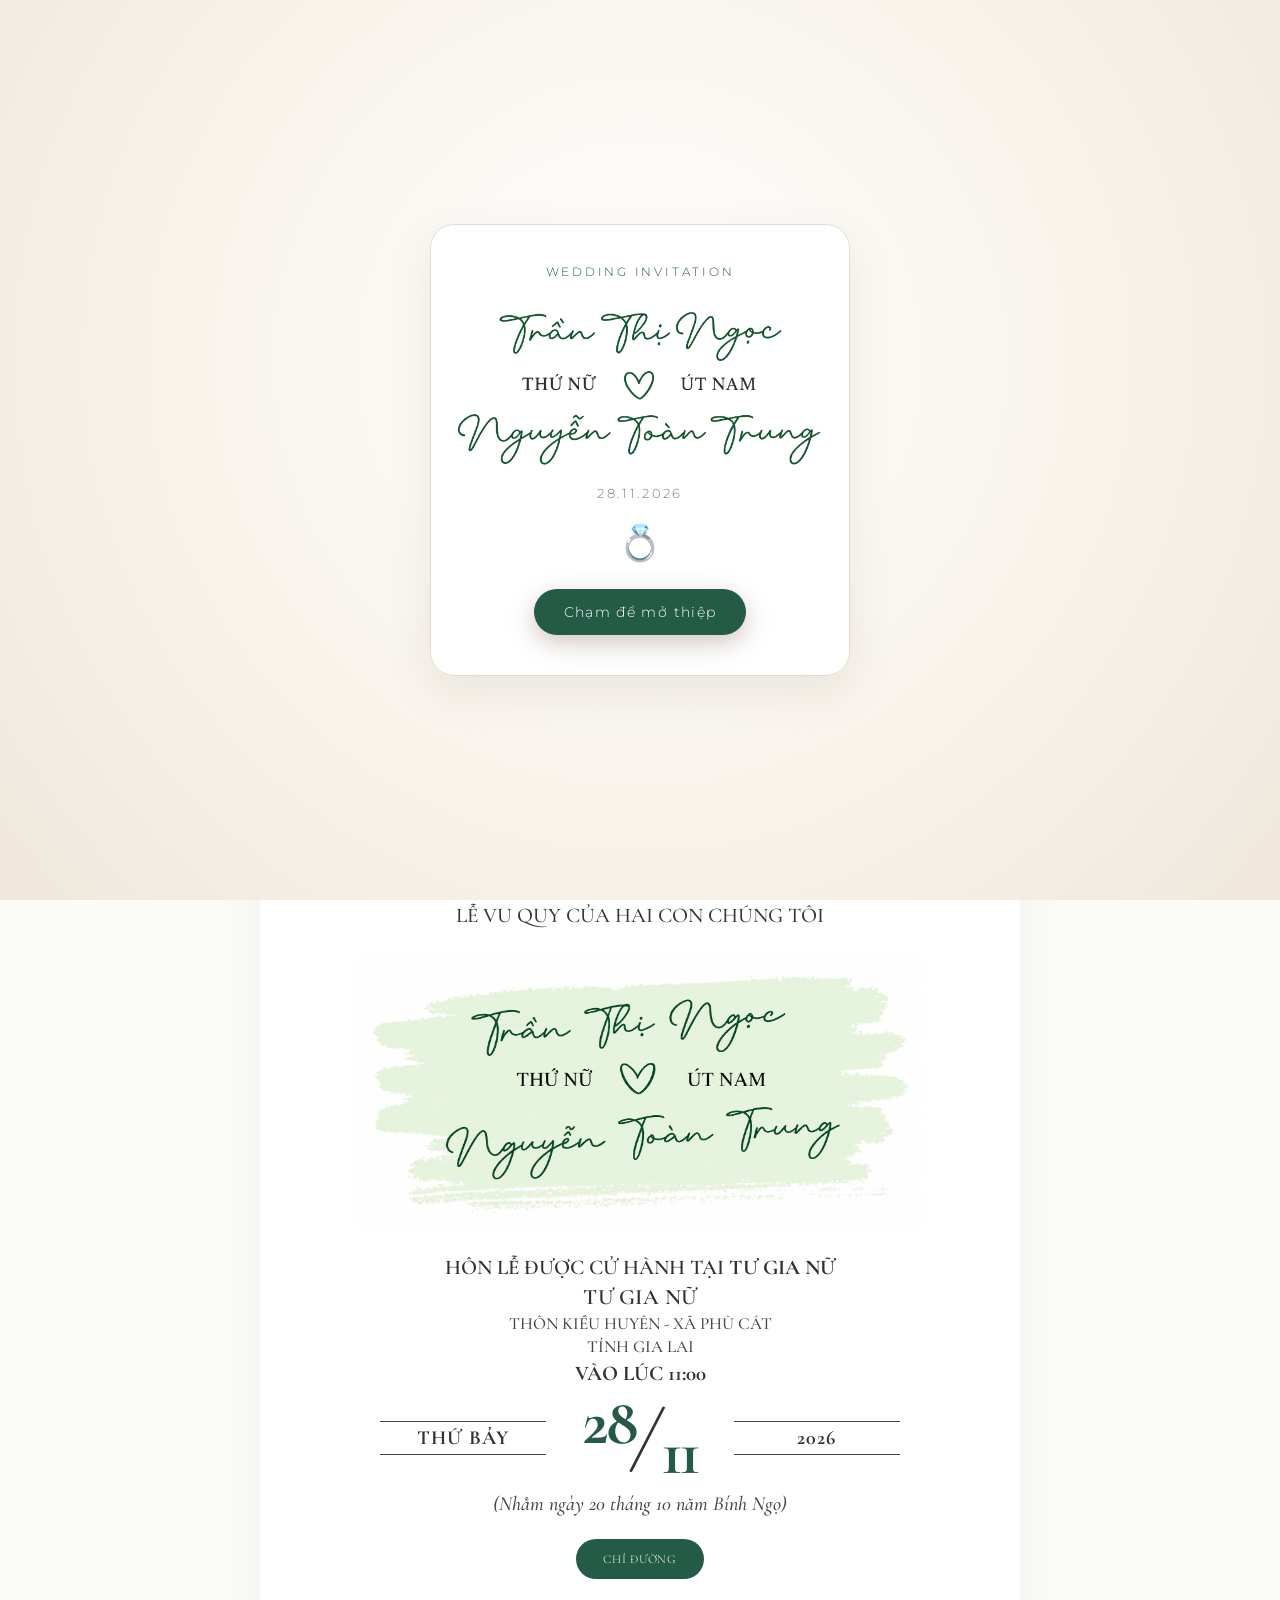
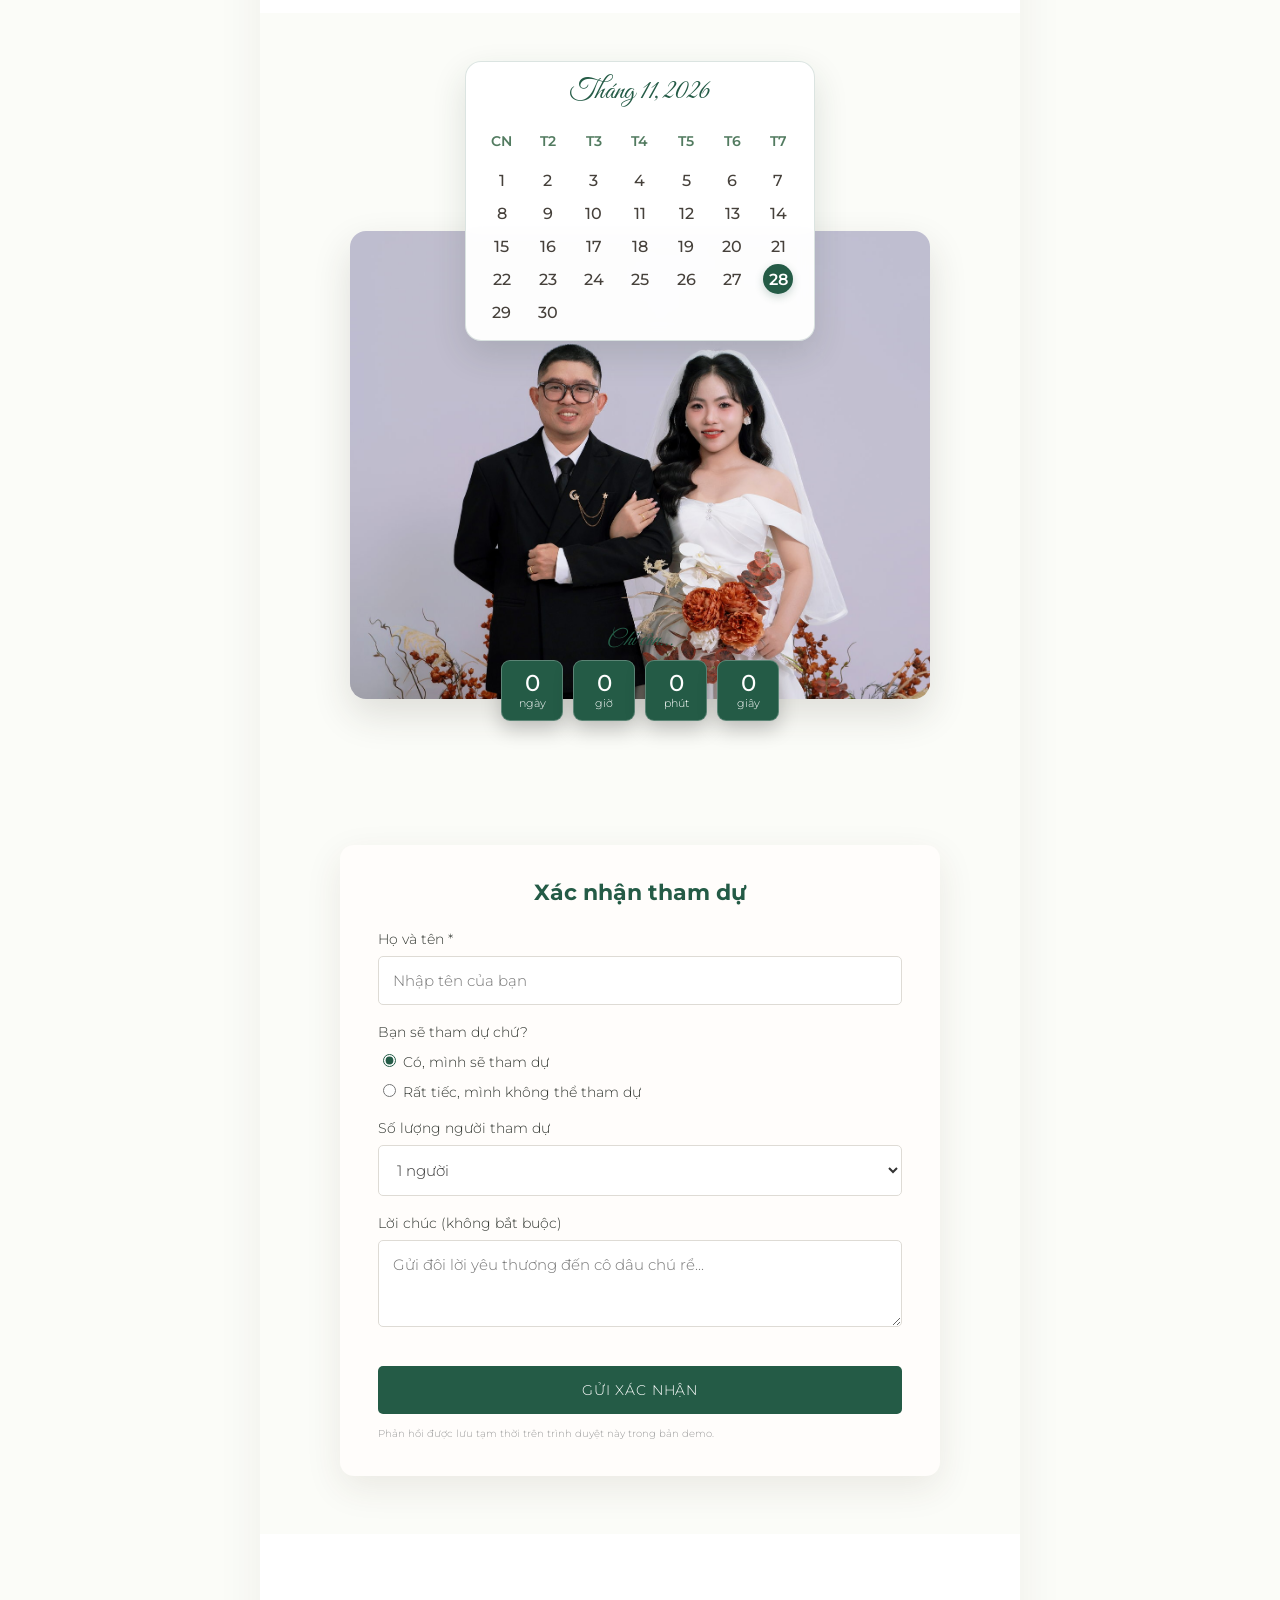
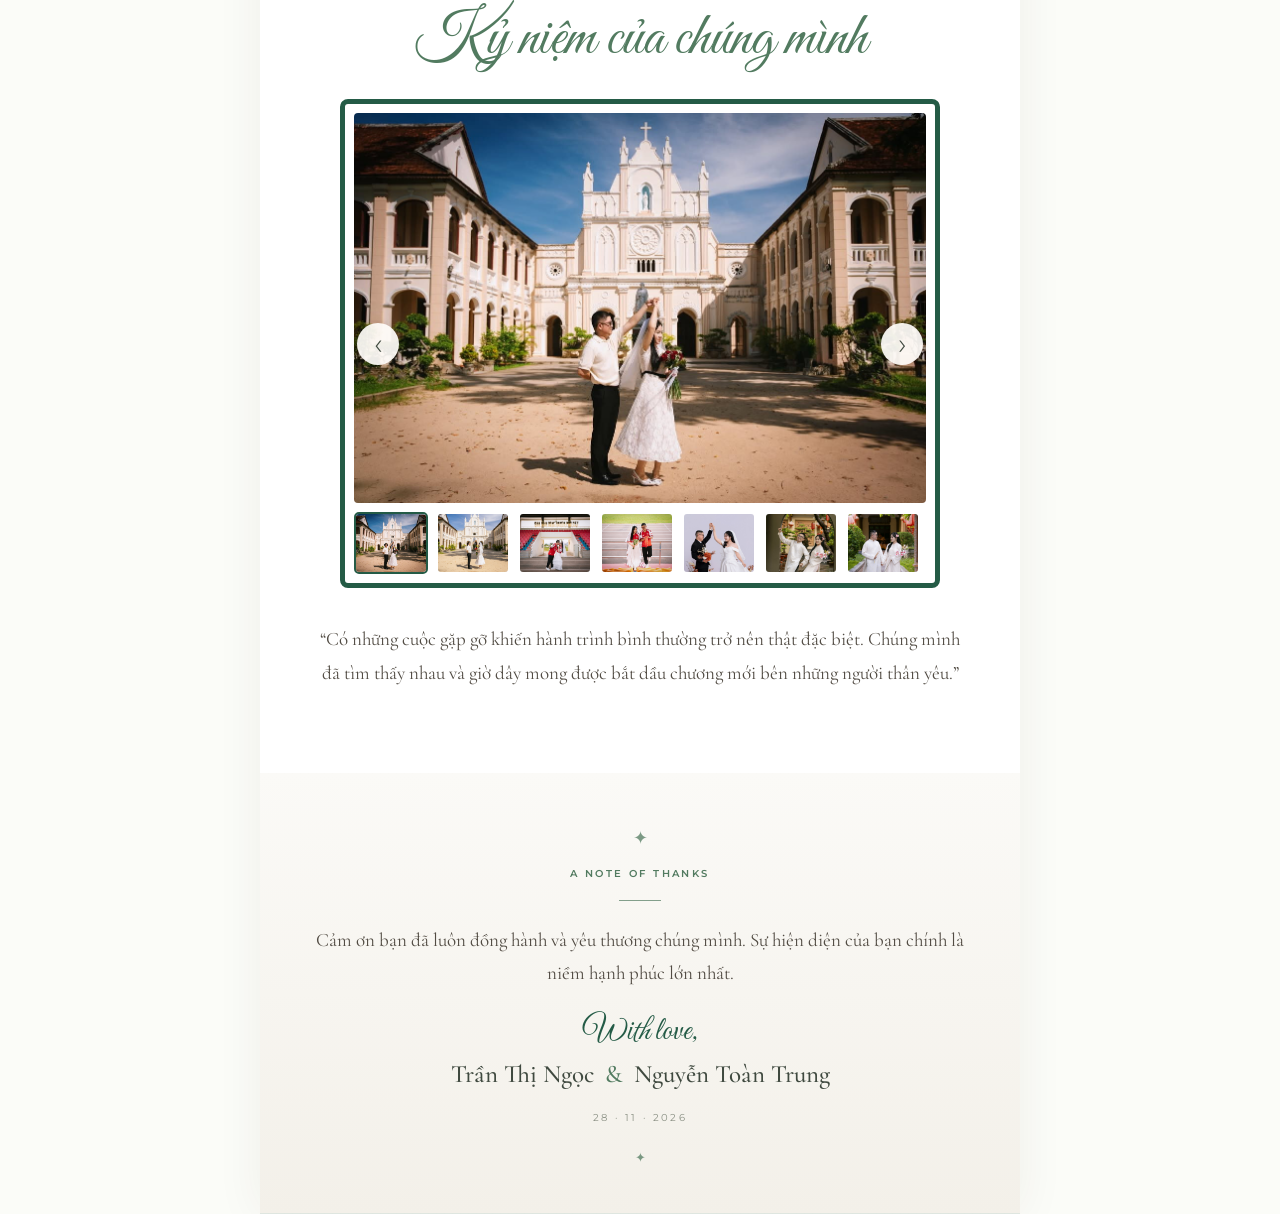
==== wedding-invitation-github-2/index.html @ c0f058e3 "Resolve all merge conflicts using local version" ====
<!DOCTYPE html>
<html lang="vi">
 <head>
  <meta charset="utf-8"/>
  <meta content="width=device-width, initial-scale=1" name="viewport"/>
  <meta content="#e4f0dc" name="theme-color"/>
  <title>
   Thiệp cưới | Trần Thị Ngọc &amp; Nguyễn Toàn Trung
  </title>
  <!-- Google Fonts -->
  <link href="https://fonts.googleapis.com" rel="preconnect"/>
  <link crossorigin="" href="https://fonts.gstatic.com" rel="preconnect"/>
  <link rel="preconnect" href="https://fonts.googleapis.com">
  <link rel="preconnect" href="https://fonts.gstatic.com" crossorigin>
  <link href="https://fonts.googleapis.com/css2?family=Cormorant+Garamond:wght@400;500;600&amp;family=Great+Vibes&amp;family=Montserrat:wght@300;400;500;600&amp;display=swap" rel="stylesheet"/>
  <!-- Style CSS -->
  <link href="css/style.css" rel="stylesheet"/>
 </head>
 <body>
  <!-- MÀN HÌNH CHÀO MỞ THIỆP & TỰ ĐỘNG PHÁT NHẠC -->
  <div class="welcome-overlay" id="welcome-overlay">
   <div class="welcome-box">
    <div class="welcome-eyebrow">
     WEDDING INVITATION
    </div>
    <div class="welcome-couple" id="welcomeCouple" style="margin:30px 0px 0px 0px;">
      <img src="images/couple-names-1.png" alt="N & T">
    </div>
    <div class="welcome-date" id="welcomeDate">
     28.11.2026
    </div>
    <div class="welcome-ring">
     💍
    </div>
    <button class="welcome-btn" id="open-card-btn" type="button">
     <span>
      Chạm &dstrok;ể mở thiệp
     </span>
    </button>
   </div>
  </div>
  <!-- NÚT ĐIỀU KHIỂN NHANH (NHẠC & HỘP QUÀ) -->
  <div class="top-actions">
   <button aria-label="Bật nhạc" class="action" id="musicBtn" title="Bật/tắt nhạc">
    ♫
   </button>
   <button aria-label="Mở hộp qu&agrave;" class="action dark" id="giftOpenTop" title="Hộp qu&agrave;">
    ♡
   </button>
  </div>
  <main class="site">
   <!-- HERO / BANNER ĐẦU TRANG -->
   <header class="hero" id="home">
    <div class="hero-heading">
     <p class="monogram">
      Lễ Vu Quy
     </p>
     <h1 class="couple-names">
      <span id="brideTop">Thị Ngọc</span>
      <span class="amp">&amp;</span>
      <span id="groomTop">Toàn Trung</span>
     </h1>
     <!-- <div class="event-strip">
      <div id="heroDate">
       28 TH&Aacute;NG 11
       <br/>
       2026
      </div>
      <div id="heroTime">08:00<br/>THỨ BẢY</div>
      <div id="heroPlace">TƯ GIA NỮ<br/>KIỀU HUYÊN · PHÙ CÁT · GIA LAI</div>
     </div> -->
    </div>
   </header>
   <!-- INTRO & PHONG THƯ -->
   <section class="intro">
    <!-- PHONG BÌ TƯƠNG TÁC MỞ THIỆP -->
     <div class="date-label" id="dateLabel">
     28.11.2026
    </div>
    <div class="rule">
    </div>
    <div aria-label="Mở phong b&igrave; thiệp cưới" class="interactive-envelope-wrap" id="envelopeWrap" role="button" tabindex="0" aria-expanded="false" aria-label="Mở phong bì thiệp cưới">
     <div class="interactive-envelope">
      <div class="env-back">
      </div>
      <!-- Tấm ảnh cưới trượt lên -->
      <div class="env-card">
       <img alt="Khoảnh khắc c&ocirc; d&acirc;u ch&uacute; rể" src="images/gallery-1-1.jpg"/>
      </div>
      <!-- Nắp phong bì -->
      <div class="env-flap-top">
      </div>
      <!-- Túi phong bì -->
      <div class="env-pocket">
      </div>
      <div class="env-seal">
       <div class="wax-seal">
        <img alt="Golden wax seal" class="seal-icon" src="images/icons/gold-seal.webp"/>
       </div>
      </div>
     </div>
    </div>
   </section>
   <!-- THIỆP MỜI TRANG TRỌNG -->
   <section class="invitation" id="invitation">
     <div class="invitation-inner">
      <div class="invitation-monogram">
        <img src="images/logo.png" alt="N & T">
      </div>
      <div class="families">
       <div class="family">
        <div class="family-heading">NHÀ GÁI</div>
        <p>ÔNG <strong>TRẦN SƠN</strong><br/>BÀ <strong>ĐẶNG THỊ LY</strong><br/><em>Phù Cát - Gia Lai</em></p>
       </div>
       <div class="family">
        <div class="family-heading">NHÀ TRAI</div>
        <p>ÔNG <strong>NGUYỄN VĂN TÍNH</strong><br/>BÀ <strong>NGUYỄN THỊ NGỌC</strong><br/><em>Phù Cát - Gia Lai</em></p>
       </div>
      </div>
      <p class="invitation-announcement">TRÂN TRỌNG BÁO TIN<br/>LỄ VU QUY CỦA HAI CON CHÚNG TÔI</p>
      <div class="names-large" style="margin: 0px; padding: 0px;">
          <img src="images/couple-names.webp" alt="Trần Thị Ngọc và Nguyễn Toàn Trung">
      </div>
      <div class="ceremony-details">
        <p class="invitation-venue-label">
          HÔN LỄ ĐƯỢC CỬ HÀNH TẠI <strong>TƯ GIA NỮ</strong>
        </p>
        <div class="venue">TƯ GIA NỮ</div>
        <p class="subvenue">THÔN KIỀU HUYÊN - XÃ PHÙ CÁT<br/>TỈNH GIA LAI</p>
        <p class="invitation-time-label">VÀO LÚC 11:00</p>

        <div class="invitation-date">
          <div class="date-side date-weekday">
          <span id="invitationWeekday">THỨ BẢY</span>
          </div>

          <div class="date-main" aria-label="Ngày 28 tháng 11">
          <strong id="invitationDayMonth" style="margin-bottom: 30px;">28</strong>
          <span class="date-slash" aria-hidden="true">/</span>
          <strong id="invitationMonth" style="margin-top: 30px;">11</strong>
          </div>

          <div class="date-side date-year">
          <strong id="invitationYear">NĂM 2026</strong>
          </div>
        </div>

        <div class="lunar" id="lunarDate">
          (Nhằm ngày 20 tháng 10 năm Bính Ngọ)
        </div>
      </div>
      <!-- <div class="reception-invite">
       <div class="reception-script">Trân trọng kính mời</div>
       <div class="guest-placeholder">................................................</div>
       <p>ĐẾN DỰ BUỔI TIỆC CƯỚI<br/>CHUNG VUI CÙNG GIA ĐÌNH CHÚNG TÔI TẠI</p>
       <div class="venue">TƯ GIA NỮ</div>
       <p class="subvenue">THÔN KIỀU HUYÊN - XÃ PHÙ CÁT<br/>TỈNH GIA LAI</p>
       <p class="reception-time">VÀO LÚC: 11 GIỜ 00<br/>THỨ BẢY</p>
       <div class="reception-date">28.11.2026</div>
       <div class="lunar">(Nhằm ngày 20 tháng 10 năm Bính Ngọ)</div>
      </div> -->
      <button class="btn" id="mapBtn" type="button">CHỈ ĐƯỜNG</button>
     </div>
    </section>
   <!-- TIMELINE & DRESSCODE -->
   <!-- <section class="soft-panel">
    <h2 class="section-title">
     Timeline
    </h2>
    <div class="timeline-grid">
     <div>
      <div class="event-icon">
       💍
      </div>
      <div class="event-time">
       10:30
      </div>
      <div class="event-caption">
       Lễ th&agrave;nh h&ocirc;n
       <br/>
       <small>
        (Tư gia nh&agrave; trai)
       </small>
      </div>
     </div>
     <div>
      <div class="event-icon">
       📷
      </div>
      <div class="event-time">
       11:00
      </div>
      <div class="event-caption">
       &Dstrok;&oacute;n kh&aacute;ch &amp; Chụp ảnh
       <br/>
       <small>
        (Nh&agrave; h&agrave;ng Vườn Nắng)
       </small>
      </div>
     </div>
     <div>
      <div class="event-icon">
       🥂
      </div>
      <div class="event-time">
       11:30
      </div>
      <div class="event-caption">
       Khai tiệc mừng
       <br/>
       <small>
        (C&ugrave;ng n&acirc;ng ly chung vui)
       </small>
      </div>
     </div>
    </div>
    <h2 class="section-title" style="margin-top:58px">
     Dresscode
    </h2>
    <div class="swatches">
     <span class="swatch" style="background:#d0cedc" title="Lavender">
     </span>
     <span class="swatch" style="background:#875b52" title="Mocha">
     </span>
     <span class="swatch" style="background:#a9a6b7" title="Mauve">
     </span>
     <span class="swatch" style="background:#f8f6fa" title="Ivory">
     </span>
     <span class="swatch" style="background:#66514f" title="Cocoa">
     </span>
    </div>
    <p style="font-size:13px;line-height:1.8;max-width:440px;margin:auto">
     Trang phục bạn cảm thấy thoải m&aacute;i v&agrave; tự tin lu&ocirc;n l&agrave; lựa chọn &dstrok;ẹp nhất. Rất mong bạn c&oacute; thể &dstrok;ến sớm &dstrok;ể c&ugrave;ng ch&uacute;ng m&igrave;nh lưu lại những tấm h&igrave;nh thật &dstrok;ẹp!
    </p>
   </section> -->
   <!-- SAVE THE DATE & COUNTDOWN (BỐ CỤC LỒNG NHAU) -->
   <section class="save-the-date-section" style="padding-bottom:60px">
    <div class="save-date-container">
     <!-- Bảng lịch nhỏ đè lệch góc trên bên phải -->
     <div class="calendar-card overlay-calendar">
      <div class="month" id="monthTitle">
       Th&aacute;ng 11, 2026
      </div>
      <div class="calendar-grid" id="calendarGrid">
      </div>
     </div>
     <!-- Khung ảnh cưới nền trung tâm -->
     <div class="save-date-photo-wrap">
      <img alt="Ảnh cưới Trần Thị Ngọc &amp; Nguyễn Toàn Trung" class="save-date-photo" src="images/gallery-1.jpg" loading="lazy" decoding="async"/>
     </div>
     <!-- Cụm đếm ngược lồng ở mép dưới bức ảnh -->
     <div class="countdown-wrap overlay-countdown">
      <div class="count-label">
       Chỉ c&ograve;n...
      </div>
      <div class="countdown">
       <div class="count-box">
        <strong id="days">
         --
        </strong>
        ng&agrave;y
       </div>
       <div class="count-box">
        <strong id="hours">
         --
        </strong>
        giờ
       </div>
       <div class="count-box">
        <strong id="minutes">
         --
        </strong>
        ph&uacute;t
       </div>
       <div class="count-box">
        <strong id="seconds">
         --
        </strong>
        gi&acirc;y
       </div>
      </div>
     </div>
    </div>
   </section>
   <!-- RSVP FORM -->
   <section id="rsvp" style="padding-top:8px">
    <form class="form-card" id="rsvpForm">
     <h3>
      X&aacute;c nhận tham dự
     </h3>
     <div class="field">
      <label for="guestName">
       Họ v&agrave; t&ecirc;n *
      </label>
      <input id="guestName" maxlength="100" name="guestName" placeholder="Nhập t&ecirc;n của bạn" required=""/>
     </div>
     <div class="field">
      <label>
       Bạn sẽ tham dự chứ?
      </label>
      <label class="radio-line">
       <input checked="" name="attendance" type="radio" value="C&oacute; tham dự"/>
       C&oacute;, m&igrave;nh sẽ tham dự
      </label>
      <label class="radio-line">
       <input name="attendance" type="radio" value="Kh&ocirc;ng thể tham dự"/>
       Rất tiếc, m&igrave;nh kh&ocirc;ng thể tham dự
      </label>
     </div>
     <div class="field">
      <label for="guestCount">
       Số lượng người tham dự
      </label>
      <select id="guestCount" name="guestCount">
       <option value="1">
        1 người
       </option>
       <option value="2">
        2 người
       </option>
       <option value="3">
        3 người
       </option>
       <option value="4">
        4 người
       </option>
       <option value="5+">
        5 người trở l&ecirc;n
       </option>
      </select>
     </div>
     <div class="field">
      <label for="guestMessage">
       Lời ch&uacute;c (kh&ocirc;ng bắt buộc)
      </label>
      <textarea id="guestMessage" maxlength="500" name="guestMessage" placeholder="Gửi &dstrok;&ocirc;i lời y&ecirc;u thương &dstrok;ến c&ocirc; d&acirc;u ch&uacute; rể..." rows="3"></textarea>
     </div>
     <button class="btn" type="submit">
      GỬI X&Aacute;C NHẬN
     </button>
     <div aria-live="polite" class="form-msg" id="formMsg">
     </div>
     <p style="font-size:10px;line-height:1.6;color:#999;margin:12px 0 0">
      Phản hồi &dstrok;ược lưu tạm thời tr&ecirc;n tr&igrave;nh duyệt n&agrave;y trong bản demo.
     </p>
    </form>
   </section>
   <!-- CHUYỆN TÌNH YÊU
    <section class="story">
      <h2 class="section-title">Chuyện kể rằng...</h2>
      <p>
        <strong style="font-weight:500">Trung & Ngọc!</strong><br>
        Có những cuộc gặp gỡ khiến hành trình bình thường trở nên thật đặc biệt. Chúng mình đã tìm thấy nhau, cùng lớn lên trong yêu thương, sẻ chia từng niềm vui nỗi buồn trong cuộc sống. Và hôm nay, chúng mình quyết định cùng nhau bước sang một trang mới bằng một lời hứa chung đôi, chung nhà, chung tương lai.<br>
        Sự hiện diện của bạn sẽ làm ngày vui của chúng mình trọn vẹn hơn rất nhiều!
      </p>
      <div class="signature">Toàn Trung & Thị Ngọc</div>
    </section> -->
   <!-- KỶ NIỆM / GALLERY SLIDE -->
   <section class="gallery" style="background-color: white;">
    <h2 class="section-title">
     Kỷ niệm của ch&uacute;ng m&igrave;nh
    </h2>
    <div class="gallery-frame">
     <img alt="Ảnh cưới &dstrok;ẹp" class="gallery-main" id="galleryMain" src="images/gallery-2.jpg" loading="lazy" decoding="async"/>
     <div class="gallery-controls">
      <button aria-label="Ảnh trước" id="prevPhoto">
       &lsaquo;
      </button>
      <button aria-label="Ảnh tiếp theo" id="nextPhoto">
       &rsaquo;
      </button>
     </div>
     <div class="thumbs" id="thumbs">
     </div>
    </div>
    <p style="margin-top:34px" class="closing-text">
     <!-- &Dstrok;ừng qu&ecirc;n gửi x&aacute;c nhận tham dự trước ng&agrave;y 20.11.2026 &dstrok;ể ch&uacute;ng m&igrave;nh c&oacute; thể &dstrok;&oacute;n tiếp bạn chu &dstrok;&aacute;o nhất nh&eacute;! -->
    “Có những cuộc gặp gỡ khiến hành trình bình thường trở nên thật đặc biệt. Chúng mình đã tìm thấy nhau và giờ dây mong được bắt dầu chương mới bên những người thân yêu.”</p>
    </p>
   </section>

   <!-- LỜI KẾT -->
   <section class="closing-wrap" aria-label="Lời cảm ơn">
    <div class="closing-ornament" aria-hidden="true">✦</div>
    <div class="closing-text">
     <span class="closing-kicker">A NOTE OF THANKS</span>
     <span class="closing-rule" aria-hidden="true"></span>
     <p>Cảm ơn bạn đã luôn đồng hành và yêu thương chúng mình. Sự hiện diện của bạn chính là niềm hạnh phúc lớn nhất.</p>
     <span class="script">With love,</span>
     <span class="closing-names">Trần Thị Ngọc <i>&amp;</i> Nguyễn Toàn Trung</span>
     <span class="closing-date">28 · 11 · 2026</span>
    </div>
    <div class="closing-ornament closing-ornament-bottom" aria-hidden="true">✦</div>
   </section>
  </main>
  <!-- POPUP HỘP QUÀ TẶNG / TÀI KHOẢN NGÂN HÀNG -->
  <div aria-labelledby="giftTitle" aria-modal="true" class="modal" id="giftModal" role="dialog">
   <div class="modal-card">
    <h3 id="giftTitle">
     Hộp Qu&agrave; Y&ecirc;u Thương
    </h3>
    <p>
     Cảm ơn t&igrave;nh cảm v&agrave; sự ch&uacute;c ph&uacute;c ngọt ng&agrave;o của bạn d&agrave;nh cho ch&uacute;ng m&igrave;nh!
    </p>
    <div class="bank-grid">
     <div class="bank">
      <strong>
       Ch&uacute; rể
      </strong>
      <div class="qr">
       <span>
        QR CODE
        <br/>
        CH&Uacute; RỂ
       </span>
      </div>
      <strong>
       TO&Agrave;N TRUNG
      </strong>
      <small>
       NG&Acirc;N H&Agrave;NG
       <br/>
       <span id="groomAccount">
        0123 456 789
       </span>
      </small>
      <button class="copy" data-copy="0123456789">
       Sao ch&eacute;p số TK
      </button>
     </div>
     <div class="bank">
      <strong>
       C&ocirc; d&acirc;u
      </strong>
      <div class="qr">
       <span>
        QR CODE
        <br/>
        C&Ocirc; D&Acirc;U
       </span>
      </div>
      <strong>
       THỊ NGỌC
      </strong>
      <small>
       NG&Acirc;N H&Agrave;NG
       <br/>
       <span id="brideAccount">
        9876 543 210
       </span>
      </small>
      <button class="copy" data-copy="9876543210">
       Sao ch&eacute;p số TK
      </button>
     </div>
    </div>
    <button class="close" id="giftClose">
     &Dstrok;&oacute;ng
    </button>
   </div>
  </div>
  <!-- TOAST NOTIFICATION -->
  <div class="toast" id="toast" role="status">
  </div>
  <!-- NHẠC NỀN -->
  <audio id="bgMusic" loop="" preload="none" src="audio/bai-hat-cuoi.mp3">
  </audio>
  <!-- SCRIPT -->
  <script src="js/script.js">
  </script>
 </body>
</html>
---- wedding-invitation-github-2/css/style.css ----
:root {
  --paper: #fbfcf8;
  --paper2: #ffffff;
  --blue: #245b46; /* Xanh lá trầm theo mẫu thiệp */
  --blue2: #174532;
  --ink: #30352f;
  --olive: #527b60;
  --rose: #e2efd9; /* Xanh sage nhạt */
  --line: #dce8d5;
  --shadow: 0 12px 36px #4a392318;
}

* {
  box-sizing: border-box;
}

html {
  scroll-behavior: smooth;
  scroll-padding-top: 20px;
}

body {
  margin: 0;
  background: var(--paper);
  color: var(--ink);
  font-family: Montserrat, Arial, sans-serif;
  font-weight: 300;
}

button, input, select, textarea {
  font: inherit;
}

button {
  cursor: pointer;
}

img {
  max-width: 100%;
}

.site {
  max-width: 760px;
  margin: auto;
  overflow: hidden;
  background: var(--paper);
  box-shadow: 0 0 45px #392c1910;
  position: relative;
}

section {
  text-align: center;
  padding: 68px 24px;
  position: relative;
}

.script {
  font-family: "Great Vibes", cursive;
  font-weight: 400;
}

.serif {
  font-family: "Cormorant Garamond", serif;
}

.eyebrow {
  font-size: 10px;
  letter-spacing: 0.23em;
  text-transform: uppercase;
  color: var(--blue);
  font-weight: 600;
}

.section-title {
  font: 400 clamp(42px, 8vw, 60px) "Great Vibes", cursive;
  color: var(--olive);
  margin: 0 0 22px;
}

/* Nút điều khiển góc màn hình */
.top-actions {
  position: fixed;
  z-index: 50;
  top: 13px;
  left: max(13px, calc((100vw - 730px) / 2));
  right: max(13px, calc((100vw - 730px) / 2));
  display: flex;
  justify-content: space-between;
  pointer-events: none;
}

.action {
  pointer-events: auto;
  width: 42px;
  height: 42px;
  border-radius: 50%;
  border: 2px solid #fff;
  background: var(--olive);
  color: #fff;
  box-shadow: 0 3px 13px rgba(109, 74, 58, 0.3);
  font-size: 18px;
  display: grid;
  place-items: center;
  transition: transform 0.2s;
}

.action:active {
  transform: scale(0.92);
}

/* .action.dark {
  background: #3c322c;
} */

/* HERO SECTION */
.hero {
  padding: 58px 0 10px;
  text-align: center;
  background: white;
}

.hero-heading {
  padding: 0px 15px;
  text-align: center;
}

.monogram {
  font: 50px "Great Vibes", cursive;
  color: var(--blue);
  margin: 0 auto 2px;
  text-align: center;
}

.couple-names {
  font: clamp(30px, 9vw, 64px) / 1.05 "Cormorant Garamond", serif;
  margin: 15px auto 0px;
  color: #37322e;
  text-align: center;
}

.couple-names .amp {
  color: var(--blue);
  padding: 0 8px;
}

/* KHỐI 3 CỘT THÔNG TIN NGÀY GIỜ ĐỊA ĐIỂM */
.event-strip {
  display: grid;
  grid-template-columns: 1fr 1fr 2.3fr;
  max-width: 590px;
  margin: 0 auto;
  align-items: center;
}

.event-strip div {
  font-size: 11px;
  line-height: 1.8;
  letter-spacing: 0.03em;
  padding: 4px 10px;
  border-right: 1px solid #3c3935;
  text-align: center;
}

.event-strip div:last-child {
  border: 0;
}

.hero-image {
  display: block;
  width: 100%;
  height: clamp(320px, 72vw, 520px);
  object-fit: cover;
  object-position: center top;
}

/* INTRO */
.intro {
  padding-top: 0px;
  padding-bottom: 0px;
}

.date-label {
  font: 25px "Cormorant Garamond", serif;
  color: var(--blue);
  letter-spacing: 0.08em;
}

.rule {
  width: 52px;
  height: 1px;
  background: var(--blue);
  margin: 20px auto;
}

.quote {
  font: italic 21px / 1.55 "Cormorant Garamond", serif;
  max-width: 520px;
  margin: 0 auto;
}

.families {
  display: grid;
  grid-template-columns: 1fr 1fr;
  gap: 18px;
  margin-bottom: 30px; 
}

.families h3 {
  font: 500 28px "Cormorant Garamond", serif;
  color: var(--blue);
  margin: 0 0 10px;
}

.families p {
  font: 16px / 1.65 "Cormorant Garamond", serif;
  margin: 0;
}

.families em {
  font-size: 15px;
  color: #7d6b63;
}

/* INVITATION SECTION */
.invitation {
  padding-top: 38px;
  padding-bottom: 0px;
  background: repeating-linear-gradient(45deg, #f9f6ef, #f9f6ef 5px, #f1eadf 5px, #f1eadf 6px);
}
.names-large {
  font: clamp(38px, 8vw, 60px) / 1.15 "Cormorant Garamond", serif;
  color: var(--blue);
  margin: 15px 0;
}

.invitation-monogram {
    width: 100%;
    display: flex;
    justify-content: center;
    align-items: center;
    margin: 0 auto 24px;
}

.invitation-monogram img {
    display: block;
    width: 110px;
    height: auto;
    max-width: 40%;
    object-fit: contain;
}
.and {
  font: 36px "Great Vibes", cursive;
  color: var(--olive);
}

.invite-line {
  font: 24px / 1.5 "Cormorant Garamond", serif;
  margin: 20px 0;
}

.date-layout {
  display: grid;
  grid-template-columns: 1fr auto 1fr;
  gap: 10px;
  align-items: center;
  margin: 25px 0 12px;
}

.date-number {
  font: 500 clamp(66px, 15vw, 96px) / 1 Montserrat, sans-serif;
  color: var(--blue);
}

.lunar {
  font: 16px "Cormorant Garamond", serif;
  color: #777;
}

.venue {
  font: 28px "Cormorant Garamond", serif;
  color: var(--blue);
  margin: 20px 0 0;
}

.subvenue {
  font: 18px "Cormorant Garamond", serif;
  color: #6b6862;
  margin-top: 3px;
}

.btn {
  border: 0;
  background: var(--blue);
  color: white;
  border-radius: 28px;
  padding: 13px 27px;
  font-size: 12px;
  letter-spacing: 0.06em;
  margin-top: 17px;
  transition: transform 0.2s, background 0.2s;
}

.btn:hover {
  background: var(--blue2);
  transform: translateY(-2px);
}

/* TIMELINE & DRESSCODE */
.soft-panel {
  background: repeating-linear-gradient(45deg, #f9f6ef, #f9f6ef 5px, #f1eadf 5px, #f1eadf 6px);
}

.timeline-grid {
  display: grid;
  grid-template-columns: repeat(3, 1fr);
  gap: 12px;
  margin-top: 34px;
}

.event-icon {
  font-size: 35px;
}

.event-time {
  font: 28px "Cormorant Garamond", serif;
  margin: 10px 0 3px;
  color: var(--blue);
}

.event-caption {
  font-size: 12px;
  line-height: 1.6;
}

.swatches {
  display: flex;
  justify-content: center;
  gap: 22px;
  margin: 32px 0 22px;
}

.swatch {
  width: 51px;
  height: 51px;
  border: 1px solid #777;
  border-radius: 50%;
  box-shadow: 0 4px 10px rgba(0, 0, 0, 0.08);
}

/* STORY */
.story {
  background: #f2ede3;
  text-align: left;
  padding: 65px 30px;
}

.story .section-title {
  text-align: center;
  color: #413d38;
}

.story p {
  font: 20px / 1.7 "Cormorant Garamond", serif;
  color: #5d463d;
  margin: 0;
}

.signature {
  text-align: right;
  font: 33px "Great Vibes", cursive;
  color: var(--olive);
  margin-top: 18px;
}

/* ===================================================
   SAVE THE DATE (LỊCH ĐÈ LÊN ẢNH, NẰM GIỮA)
   =================================================== */
.save-date-container {
  position: relative;
  width: min(100%, 580px);
  margin: 90px auto 40px;
}

.save-date-photo-wrap {
  width: 100%;
  margin: 0 auto;
  border-radius: 16px;
  overflow: hidden;
  box-shadow: 0 16px 38px rgba(50, 40, 35, 0.14);
  background: #fff;
  position: relative;
  z-index: 1;
}

.save-date-photo-wrap img {
  width: 100%;
  height: clamp(400px, 52vh, 480px);
  object-fit: cover;
  object-position: center 15%;
  display: block;
}

.calendar-card {
  position: absolute;
  top: -170px;
  left: 50%;
  transform: translateX(-50%);
  width: 68%;
  min-width: 240px;
  max-width: 360px;
  background: rgba(255, 255, 255, 0.96);
  backdrop-filter: blur(8px);
  -webkit-backdrop-filter: blur(8px);
  border: 1px solid rgba(235, 226, 215, 0.95);
  border-radius: 16px;
  padding: 16px 18px;
  box-shadow: 0 14px 32px rgba(0, 0, 0, 0.15);
  z-index: 3;
  text-align: center;
}

.month {
  font: 26px "Great Vibes", cursive;
  color: var(--blue);
  text-align: center;
  margin-bottom: 8px;
}

.calendar-grid {
  display: grid;
  grid-template-columns: repeat(7, 1fr);
  gap: 6px;
  margin-top: 6px;
  font-size: 12px;
  font-family: Montserrat, sans-serif;
}

.calendar-grid span {
  padding: 4px 0;
  color: #89857e;
  text-align: center;
  display: flex;
  align-items: center;
  justify-content: center;
}

.calendar-grid .day {
  color: #46413b;
  font-weight: 500;
}

.calendar-grid .chosen {
  background: var(--blue);
  color: #fff !important;
  border-radius: 50%;
  font-weight: 600;
  box-shadow: 0 2px 8px rgba(0, 0, 0, 0.2);
}

.countdown-wrap {
  position: absolute;
  bottom: -22px;
  left: 50%;
  transform: translateX(-50%);
  width: 90%;
  z-index: 4;
  text-align: center;
}

.count-label {
  font: italic 20px "Great Vibes", cursive;
  color: var(--blue);
  text-shadow: 0 2px 8px rgba(0, 0, 0, 0.75);
  margin-bottom: 4px;
}

.countdown {
  display: flex;
  justify-content: center;
  gap: 8px;
  margin: 0 auto;
}

.count-box {
  background: var(--blue);
  backdrop-filter: blur(4px);
  color: white;
  min-width: 54px;
  padding: 8px 4px;
  border-radius: 8px;
  border: 1px solid rgba(255, 255, 255, 0.25);
  box-shadow: 0 8px 20px rgba(0, 0, 0, 0.22);
  font-size: 10px;
}

.count-box strong {
  display: block;
  font-size: 20px;
  font-weight: 500;
  line-height: 1.1;
}

/* GALLERY SLIDER */
.gallery-frame {
  border: 5px solid var(--blue);
  padding: 9px;
  border-radius: 8px;
  max-width: 600px;
  margin: auto;
  background: var(--paper2);
}

.gallery-main {
  width: 100%;
  height: clamp(245px, 65vw, 390px);
  object-fit: cover;
  display: block;
  border-radius: 4px;
}

.gallery-controls {
  display: flex;
  justify-content: space-between;
  margin-top: 8px;
}

.gallery-controls button {
  border: 0;
  background: var(--paper);
  color: var(--blue);
  font-size: 24px;
  border-radius: 50%;
  width: 36px;
  height: 36px;
}

.thumbs {
  display: flex;
  gap: 8px;
  overflow-x: auto;
  padding-top: 9px;
}

.thumb {
  flex: 0 0 74px;
  height: 62px;
  padding: 0;
  border: 2px solid transparent;
  border-radius: 5px;
  overflow: hidden;
  background: none;
}

.thumb.active {
  border-color: var(--blue);
}

.thumb img {
  width: 100%;
  height: 100%;
  object-fit: cover;
}

.rsvp-note {
  font: 22px / 1.55 "Cormorant Garamond", serif;
  color: var(--blue);
  max-width: 500px;
  margin: 0 auto 28px;
}

/* RSVP FORM */
.form-card {
  max-width: 450px;
  margin: auto;
  text-align: left;
  background: #fffdfb;
  border-radius: 10px;
  padding: 25px;
  box-shadow: var(--shadow);
}

.form-card h3 {
  text-align: center;
  font-size: 18px;
  margin: 0 0 20px;
  color: var(--blue);
}

.field {
  margin: 15px 0;
}

.field > label {
  display: block;
  font-size: 12px;
  margin-bottom: 8px;
}

.field input:not([type=radio]),
.field select,
.field textarea {
  width: 100%;
  padding: 12px;
  border: 1px solid #dedbd5;
  border-radius: 5px;
  background: white;
  color: #333;
  font-size: 13px;
  outline: none;
}

.field input:focus,
.field select:focus,
.field textarea:focus {
  border-color: var(--blue);
}

.radio-line {
  display: flex;
  align-items: center;
  gap: 8px;
  margin: 10px 0;
  font-size: 13px;
}

.radio-line input {
  accent-color: var(--blue);
}

.form-card .btn {
  width: 100%;
  border-radius: 5px;
}

.form-msg {
  text-align: center;
  font-size: 12px;
  color: var(--olive);
  line-height: 1.6;
  margin-top: 12px;
}

/* GIFT BOX */
.gift-emoji {
  font-size: 64px;
}

.gift-title {
  font: 32px "Cormorant Garamond", serif;
  color: var(--blue);
  margin: 12px 0;
}

.closing-wrap {
  position: relative;
  width: 100%;
  overflow: hidden;
  margin-top: 40px;
}

.closing-photo {
  width: 100%;
  height: clamp(380px, 85vh, 560px);
  object-fit: cover;
  object-position: center top;
  display: block;
}

.closing-overlay {
  position: absolute;
  inset: 0;
  background: linear-gradient(
    180deg, 
    rgba(20, 15, 15, 0.05) 0%, 
    rgba(20, 15, 15, 0.35) 45%, 
    rgba(20, 15, 15, 0.8) 100%
  );
  z-index: 1;
}

.closing-text {
  position: absolute;
  top: 122px;
  left: 20px;
  right: 20px;
  z-index: 2;
  text-align: center;
  color: #ffffff;
  font: 20px / 1.6 "Cormorant Garamond", serif;
  text-shadow: 0 2px 12px rgba(0, 0, 0, 0.7);
  padding: 0;
}

.closing-text .script {
  display: block;
  font-size: 38px;
  color: white;
  margin-top: 8px;
  text-shadow: 0 2px 14px rgba(0, 0, 0, 0.8);
}

.closing-text .footer-small {
  font-size: 10px;
  letter-spacing: 0.16em;
  color: #e0d7d2;
  margin-top: 18px;
}

.footer-small {
  font-size: 10px;
  letter-spacing: 0.12em;
  color: #999;
  margin-top: 24px;
}

/* FLOATING WISHES */
.floating-wishes {
  position: fixed;
  z-index: 15;
  bottom: 12px;
  left: 50%;
  transform: translateX(-50%);
  width: min(94vw, 420px);
  pointer-events: none;
  display: grid;
  gap: 5px;
}

.wish {
  background: rgba(135, 91, 82, 0.88);
  color: white;
  border-radius: 8px;
  padding: 7px 10px;
  text-align: left;
  font-size: 10px;
  line-height: 1.4;
  box-shadow: 0 2px 8px rgba(0, 0, 0, 0.1);
  animation: floatin 0.5s ease both;
}

@keyframes floatin {
  from {
    opacity: 0;
    transform: translateY(12px);
  }
  to {
    opacity: 1;
    transform: translateY(0);
  }
}

/* MODAL */
.modal {
  position: fixed;
  z-index: 100;
  inset: 0;
  background: rgba(33, 29, 26, 0.55);
  display: none;
  align-items: center;
  justify-content: center;
  padding: 18px;
}

.modal.open {
  display: flex;
}

.modal-card {
  background: #fff;
  width: min(100%, 560px);
  border-radius: 16px;
  box-shadow: 0 20px 60px rgba(0, 0, 0, 0.2);
  padding: 24px;
  text-align: center;
  max-height: 90vh;
  overflow: auto;
}

.bank-grid {
  display: grid;
  grid-template-columns: 1fr 1fr;
  gap: 12px;
  margin-top: 15px;
}

.bank {
  border: 1px solid #e8e4df;
  background: #faf8f5;
  border-radius: 12px;
  padding: 15px 8px;
}

.qr {
  width: 112px;
  height: 112px;
  margin: 0 auto 10px;
  background: #fff;
  border: 7px solid #fff;
  box-shadow: 0 0 0 1px #ddd;
  display: grid;
  place-items: center;
  font-size: 11px;
  color: #777;
  background-image: repeating-conic-gradient(#222 0% 25%, #fff 0% 50%);
  background-size: 12px 12px;
  position: relative;
}

.qr span {
  background: #fff;
  padding: 5px;
  text-align: center;
}

.copy {
  border: 1px solid #ddd;
  border-radius: 20px;
  background: #fff;
  padding: 7px 10px;
  font-size: 11px;
  margin-top: 8px;
  cursor: pointer;
}

.close {
  border: 1px solid #ddd;
  background: #fff;
  padding: 10px 24px;
  border-radius: 7px;
  margin-top: 18px;
  cursor: pointer;
}

/* TOAST */
.toast {
  position: fixed;
  z-index: 120;
  bottom: 20px;
  left: 50%;
  transform: translateX(-50%);
  background: #333;
  color: #fff;
  padding: 10px 16px;
  border-radius: 24px;
  font-size: 12px;
  display: none;
  max-width: 90vw;
  text-align: center;
}

/* WELCOME OVERLAY */
.welcome-overlay {
  position: fixed;
  inset: 0;
  z-index: 9999;
  background: radial-gradient(circle at 50% 40%, #ffffff 0%, #f7f2e9 60%, #efe7dc 100%);
  display: flex;
  align-items: center;
  justify-content: center;
  padding: 24px;
  text-align: center;
  transition: opacity 0.55s ease, visibility 0.55s ease;
}

.welcome-overlay.opened {
  opacity: 0;
  visibility: hidden;
  pointer-events: none;
}

.welcome-box {
  width: min(420px, 100%);
  padding: 40px 24px;
  background: rgba(255, 255, 255, 0.95);
  border: 1px solid #e4dace;
  border-radius: 24px;
  box-shadow: 0 16px 45px rgba(100, 75, 60, 0.1);
}

.welcome-eyebrow {
  font-size: 0.72rem;
  letter-spacing: 0.24em;
  color: var(--blue);
  margin-bottom: 12px;
}

.welcome-couple {
  font-family: "Great Vibes", cursive;
  font-size: 2.2rem;
  color: #373532;
  margin-bottom: 8px;
}

.welcome-date {
  font-size: 0.82rem;
  letter-spacing: 0.18em;
  color: #857a75;
  margin-bottom: 20px;
}

.welcome-ring {
  font-size: 2.2rem;
  margin-bottom: 25px;
  animation: pulseRing 1.8s infinite ease-in-out;
}

@keyframes pulseRing {
  0%, 100% { transform: scale(1); }
  50% { transform: scale(1.15); }
}

.welcome-btn {
  background: var(--blue);
  color: #ffffff;
  border: none;
  padding: 13px 30px;
  border-radius: 30px;
  font-size: 0.85rem;
  letter-spacing: 0.1em;
  cursor: pointer;
  box-shadow: 0 8px 24px rgba(135, 91, 82, 0.35);
  transition: 0.3s ease;
}

.welcome-btn:hover {
  background: var(--blue2);
}

/* ===================================================
   PHONG BÌ MỞ THIỆP TƯƠNG TÁC
   =================================================== */
.interactive-envelope-wrap {
  width: min(340px, 90vw);
  height: 230px;
  margin: 0px auto 0px;
  position: relative;
  cursor: pointer;
  perspective: 1000px;
  user-select: none;
  transition: margin 0.6s ease;
}

.interactive-envelope {
  position: relative;
  width: 100%;
  height: 215px;
  filter: drop-shadow(0 14px 22px rgba(45, 55, 75, 0.22));
}

.env-back {
  position: absolute;
  inset: 0;
  background: var(--blue);
  z-index: 1;
}

.env-card {
  position: absolute;
  top: 10px;
  left: 5%;
  width: 90%;
  height: 195px;
  background: #ffffff;
  padding: 5px;
  border-radius: 6px;
  box-shadow: 0 4px 15px rgba(0, 0, 0, 0.15);
  z-index: 2;
  transition: transform 0.8s cubic-bezier(0.34, 1.3, 0.64, 1), box-shadow 0.6s ease;
  transform: translateY(0);
}

.env-card img {
  width: 100%;
  height: 100%;
  object-fit: cover;
  object-position: center 30%;
  border-radius: 4px;
  display: block;
}

.env-pocket {
  position: absolute;
  inset: 0;
  background: var(--blue); 
  clip-path: polygon(0 0, 50% 50%, 100% 0, 100% 100%, 0 100%);
  border-radius: 0 0 8px 8px;
  z-index: 3;
}

.env-pocket::before {
  content: "";
  position: absolute;
  inset: 0;
  background: linear-gradient(135deg, rgba(255, 255, 255, 0.08) 0%, rgba(0, 0, 0, 0.1) 100%);
  clip-path: polygon(0 0, 50% 50%, 0 100%);
}

.env-pocket::after {
  content: "";
  position: absolute;
  inset: 0;
  background: linear-gradient(-135deg, rgba(255, 255, 255, 0.08) 0%, rgba(0, 0, 0, 0.1) 100%);
  clip-path: polygon(100% 0, 50% 50%, 100% 100%);
}

.env-flap-top {
  position: absolute;
  top: 0;
  left: 0;
  width: 100%;
  height: 108px;
  background: var(--blue);
  clip-path: polygon(0 0, 100% 0, 50% 100%);
  transform-origin: top center;
  transition: transform 0.6s ease, z-index 0.3s ease;
  z-index: 4;
}

.env-seal {
  position: absolute;
  top: 92px;
  left: 50%;
  transform: translateX(-50%);
  z-index: 5;
  transition: transform 0.5s ease, opacity 0.4s ease;
}

.wax-seal {
  width: 42px;
  height: 42px;
  border-radius: 50%;
  box-shadow: 0 3px 8px rgba(0, 0, 0, 0.35), inset 0 1px 2px rgba(255, 255, 255, 0.3);
  display: flex;
  align-items: center;
  justify-content: center;
  overflow: hidden;
  cursor: pointer;
}

.seal-icon {
  width: 100%;
  height: 100%;
  object-fit: contain;
  display: block;
}

/* --- TRẠNG THÁI KHI MỞ THIỆP (.opened) --- */
.interactive-envelope-wrap.opened {
  margin-top: 150px;
}

.interactive-envelope-wrap.opened .env-flap-top {
  transform: rotateX(180deg);
  z-index: 1;
}

.interactive-envelope-wrap.opened .env-card {
  transform: translateY(-65px);
  z-index: 2;
}

.interactive-envelope-wrap.opened .env-seal {
  transform: translateX(-50%) translateY(0);
}

/* MEDIA QUERIES */
@media (min-width: 650px) {
  section {
    padding-left: 48px;
    padding-right: 48px;
  }
  .hero-image {
    height: 590px;
  }
  .story {
    padding-left: 65px;
    padding-right: 65px;
  }
}

  .calendar-card {
    width: 70%;
    min-width: 240px;
    top: -170px;
    padding: 12px 14px;
  }
@media (max-width: 480px) {
  .save-date-container {
    width: 90%;
    margin-top: 65px;
  }
  .calendar-card {
    width: 70%;
    min-width: 240px;
    top: -200px;
    padding: 12px 14px;
  }
  .month {
    font-size: 22px;
  }
  .calendar-grid {
    font-size: 11px;
    gap: 4px;
  }
}

@media (max-width: 380px) {
  section {
    padding-left: 15px;
    padding-right: 15px;
  }
  .event-strip div {
    font-size: 10px;
    padding: 3px;
  }
  .families {
    gap: 7px;
  }
  .families p {
    font-size: 14px;
  }
  .swatches {
    gap: 14px;
  }
  .swatch {
    width: 44px;
    height: 44px;
  }
  .countdown {
    gap: 6px;
  }
  .count-box {
    min-width: 53px;
  }
}

#invitation.invitation {
  padding: 42px 28px 58px;
  color: #302e2b;
  font-family: "Cormorant Garamond", Georgia, serif;
}

.invitation-inner {
  width: min(100%, 650px);
  margin: 0 auto;
}

#invitation .families {
  display: grid;
  grid-template-columns: repeat(2, minmax(0, 1fr));
  gap: 28px;
  margin: 0 auto 38px;
}

#invitation .family {
  text-align: center;
}

#invitation .family-heading {
  margin-bottom: 5px;
  font-size: 17px;
  font-weight: 600;
  letter-spacing: 0.035em;
}

#invitation .family p {
  margin: 0;
  font-size: clamp(13px, 2.4vw, 17px);
  line-height: 1.35;
}

#invitation .family strong {
  font-weight: 600;
}

#invitation .family em {
  display: inline-block;
  margin-top: 4px;
  color: #625d57;
  font-size: 0.88em;
  font-style: normal;
  letter-spacing: 0.015em;
}

.invitation-announcement {
  margin: 0 auto 22px;
  font-size: clamp(15px, 2.8vw, 21px);
  line-height: 1.2;
  letter-spacing: 0.035em;
  font-weight: 500;
}

#invitation .names-large {
  display: flex;
  flex-direction: column;
  align-items: center;
  gap: 2px;
  margin: 18px 0 34px;
  color: #292724;
  font: 400 clamp(48px, 9.5vw, 76px) / 1.12 "Great Vibes", cursive;
}

#invitation .names-large .and {
  display: block;
  margin: 1px 0 0;
  color: #3b3834;
  font: 400 clamp(30px, 5vw, 40px) / 1 "Great Vibes", cursive;
}

.invitation-venue-label,
.invitation-time-label {
  margin: 0;
  font-size: clamp(13px, 2.4vw, 17px);
  line-height: 1.45;
  letter-spacing: 0.035em;
  font-weight: 500;
}

#invitation .venue {
  margin: 3px 0 0;
  color: #302e2b;
  font: 600 clamp(17px, 3vw, 22px) / 1.35 "Cormorant Garamond", Georgia, serif;
  letter-spacing: 0.025em;
}

#invitation .subvenue {
  margin: 0 auto;
  color: #494641;
  font: 500 clamp(13px, 2.5vw, 17px) / 1.35 "Cormorant Garamond", Georgia, serif;
}

.invitation-time-label {
  margin-top: 22px;
  font-weight: 600;
}

.invitation-date {
  display: flex;
  align-items: center;
  justify-content: center;
  gap: clamp(12px, 3vw, 24px);
  margin: 5px auto 8px;
  color: #282623;
  font: 600 clamp(25px, 3.8vw, 25px) / 1.25 "Cormorant Garamond", Georgia, serif;
  letter-spacing: 0.07em;
}

.invitation-date strong {
  font-weight: 700;
  white-space: nowrap;
}

.date-divider {
  width: 1px;
  height: 28px;
  background: #77716a;
}

#invitation .lunar {
  margin-top: 8px;
  color: #625d57;
  font-size: clamp(13px, 2.3vw, 16px);
  letter-spacing: 0.025em;
}

#invitation .btn {
  margin-top: 22px;
}

@media (max-width: 480px) {
  #invitation.invitation {
    padding: 10px 18px 48px;
  }

  #invitation .families {
    gap: 12px;
    margin-bottom: 32px;
  }

  #invitation .family p {
    font-size: 12px;
  }

  #invitation .family em {
    font-size: 10px;
  }

  #invitation .names-large {
    margin: 0px;
  }

  .invitation-date {
    gap: 11px;
    letter-spacing: 0.04em;
  }

  .date-divider {
    height: 23px;
  }
}


/* SAGE GREEN WEDDING THEME + VU QUY INVITATION */
body, .site { background: #fbfcf8; }
.hero-heading, .intro { background: #fff; }
.event-strip div { border-color: #c9d9c9; }
#invitation.invitation {
  padding: 14px clamp(18px, 5vw, 48px) 0px;
  color: #30352f;
  background: radial-gradient(ellipse at 50% 42%, rgba(226,239,217,.42), transparent 58%), #fff !important;
}
.invitation-inner {
  position: relative; max-width: 650px; padding: 28px clamp(16px, 4vw, 42px) 34px;
  border: 1px solid #e0ead9; background: linear-gradient(180deg,#fff 0%,#fbfdf9 100%);
  box-shadow: 0 12px 38px rgba(42,83,57,.07);
}
.invitation-monogram {
  margin: 0 auto 18px; text-align: center; color: #245b46;
  font: 500 clamp(42px,8vw,66px)/1 "Cormorant Garamond",Georgia,serif; letter-spacing: -.08em;
}
.invitation-monogram span { display:inline-block; margin:0 7px; font:italic 25px "Great Vibes",cursive; vertical-align:middle; }
#invitation .families { gap:26px; margin:0 auto 36px; }
#invitation .family-heading { color:#30352f; font-size:clamp(14px,2.5vw,18px); font-weight:500; }
#invitation .family p { font-size:clamp(13px,2.3vw,17px); line-height:1.42; }
#invitation .family em { color:#696f65; font-style:italic; }
.invitation-announcement {
  color:#343832; font:500 clamp(15px,2.8vw,21px)/1.35 "Cormorant Garamond",Georgia,serif;
  letter-spacing:.01em; margin-bottom:22px;
}
#invitation .names-large {
  position:relative; width:min(100%,540px); margin:22px auto 30px; padding:19px 12px;
  gap:4px; color:#245b46; background:#e4f0dc; border-radius:46% 5% 42% 7% / 12% 16% 10% 15%;
  font:400 clamp(39px,8vw,66px)/1.08 "Great Vibes",cursive;
}

#invitation .names-large .and { color:#245b46; font:400 27px "Great Vibes",cursive; line-height:1; }
.couple-role { color:#343a33; font:500 12px Montserrat,sans-serif; letter-spacing:.12em; }
.invitation-venue-label,.invitation-time-label { color:#343832; font:500 clamp(14px,2.5vw,18px)/1.45 "Cormorant Garamond",Georgia,serif; }
.invitation-date { color:#245b46; font:600 clamp(25px,4vw,31px)/1.2 "Cormorant Garamond",Georgia,serif; }
.date-divider { background:#91a891; }
#invitation .lunar { color:#626a60; font-style:italic; }
.reception-invite {
  width:min(100%,540px); margin:38px auto 0; padding:30px clamp(16px,4vw,36px);
  background:#e4f0dc; color:#30382f; border-radius:150px 150px 4px 4px; text-align:center;
}
.reception-script { color:#245b46; font:400 clamp(30px,6vw,43px) "Great Vibes",cursive; margin-bottom:12px; }
.guest-placeholder { padding:10px 0 13px; color:#647261; letter-spacing:.1em; font-size:13px; }
.reception-invite p { margin:8px auto; font:500 clamp(13px,2.4vw,17px)/1.45 "Cormorant Garamond",Georgia,serif; }
.reception-invite .venue { color:#245b46; font:600 clamp(32px,7vw,54px)/1.1 "Cormorant Garamond",Georgia,serif; margin:7px 0; }
.reception-invite .subvenue { color:#4d5b4b; font-style:italic; }
.reception-invite .reception-time { color:#245b46; font-weight:700; margin-top:20px; }
.reception-date { color:#245b46; font:700 clamp(34px,7vw,52px)/1.15 "Cormorant Garamond",Georgia,serif; margin:5px 0; }
#invitation .btn { background:#245b46; }
#invitation .btn:hover { background:#174532; }
@media(max-width:480px) {
 #invitation.invitation { padding:0px 12px 42px; }
 .invitation-inner { padding:22px 12px 26px; }
 #invitation .families { gap:9px; }
 #invitation .family p { font-size:11px; }
 #invitation .family em { font-size:10px; }
 #invitation .names-large { padding:16px 7px; }
 .reception-invite { border-radius:110px 110px 4px 4px; }
}


/* =========================================================
   REFINEMENT 2: finer calligraphy + soft watercolor brush
   ========================================================= */
#invitation.invitation {
  background: #fff !important;
}

#invitation .invitation-inner {
  border: 0;
  box-shadow: none;
  background: transparent;
  padding-top: 20px;
}

/* Give the family details a clearer printed-card hierarchy. */
#invitation .family-heading {
  font-family: "Cormorant Garamond", Georgia, serif;
  font-size: clamp(16px, 2.7vw, 19px);
  font-weight: 600;
  letter-spacing: .015em;
  margin-bottom: 7px;
}
#invitation .family p {
  color: #343a34;
  font-family: "Cormorant Garamond", Georgia, serif;
  font-size: clamp(15px, 2.5vw, 18px);
  line-height: 1.38;
  letter-spacing: 0;
}
#invitation .family strong {
  font-weight: 600;
}
#invitation .family em {
  color: #697367;
  font-size: .92em;
  font-style: italic;
}
.invitation-announcement {
  font-family: "Cormorant Garamond", Georgia, serif;
  font-size: clamp(17px, 2.8vw, 21px);
  line-height: 1.42;
  letter-spacing: 0;
  color: #343832;
  margin: 0 auto 24px;
}

/* No hard-edged rounded rectangle: a layered, translucent brush wash. */
#invitation .names-large {
  isolation: isolate;
  position: relative;
  display: flex;
  flex-direction: column;
  align-items: center;
  gap: 0;
  width: min(100%, 570px);
  min-height: 190px;
  margin: 22px auto 30px;
  padding: 22px 12px 17px;
  overflow: visible;
  background: transparent;
  border-radius: 0;
  color: #245b46;
  font-family: "Allura", "Great Vibes", cursive;
  font-size: clamp(53px, 10vw, 78px);
  font-weight: 400;
  line-height: .98;
  letter-spacing: 0;
  text-shadow: none;
}

#invitation .couple-role {
  color: #384438;
  font-family: "Cormorant Garamond", Georgia, serif;
  font-size: 13px;
  font-weight: 600;
  letter-spacing: .09em;
  line-height: 1.3;
}
.invitation-venue-label,
.invitation-time-label {
  color: #343832;
  font-family: "Cormorant Garamond", Georgia, serif;
  font-size: clamp(16px, 2.7vw, 19px);
  line-height: 1.45;
  letter-spacing: 0;
}
.invitation-date {
  color: #245b46;
  font-family: "Cormorant Garamond", Georgia, serif;
  font-size: clamp(27px, 4.2vw, 34px);
  letter-spacing: .035em;
}
#invitation .lunar {
  color: #60685e;
  font-family: "Cormorant Garamond", Georgia, serif;
  font-size: 16px;
  letter-spacing: 0;
}
.reception-script {
  font-family: "Allura", "Great Vibes", cursive;
  font-size: clamp(37px, 7vw, 49px);
  font-weight: 400;
}
.reception-invite p,
.reception-invite .subvenue {
  font-family: "Cormorant Garamond", Georgia, serif;
  letter-spacing: 0;
}
.reception-invite .venue {
  font-family: "Cormorant Garamond", Georgia, serif;
  font-weight: 600;
}
@media (max-width: 480px) {
  #invitation .names-large {
    min-height: 160px;
    padding: 0px;
    font-size: clamp(49px, 13vw, 65px);
  }
  #invitation .names-large::before {
    inset: 10px -5px 8px;
  }
  #invitation .names-large::after {
    inset: 20px -9px 17px;
  }
  #invitation .family p {
    font-size: 13px;
  }
  #invitation .family-heading {
    font-size: 15px;
  }
}

/* =========================================================
   CEREMONY DATE: match the reference printed invitation
   ========================================================= */
#invitation .ceremony-details {
  width: 100%;
  max-width: 570px;
  margin: 26px auto 0;
  text-align: center;
  color: #30332f;
}

#invitation .invitation-venue-label {
  margin: 0;
  color: #30332f;
  font-family: "Cormorant Garamond", "Times New Roman", serif;
  font-size: clamp(17px, 2.8vw, 21px);
  font-weight: 600;
  line-height: 1.22;
  letter-spacing: 0;
  text-transform: uppercase;
}

#invitation .invitation-venue-label strong {
  font-weight: 700;
}

#invitation .invitation-time-label {
  margin: 2px 0 7px;
  color: #30332f;
  font-family: "Cormorant Garamond", "Times New Roman", serif;
  font-size: clamp(17px, 2.8vw, 21px);
  font-weight: 700;
  line-height: 1.2;
  letter-spacing: 0;
}

#invitation .invitation-date {
  width: min(100%, 520px);
  min-height: 76px;
  margin: 0 auto;
  display: grid;
  grid-template-columns: minmax(82px, 1fr) minmax(104px,  .92fr) minmax(82px, 1fr);
  align-items: center;
  column-gap: clamp(8px, 2vw, 17px);
  color: #245b46;
  font-family: "Cormorant Garamond", "Times New Roman", serif;
}

#invitation .date-side {
  min-width: 0;
  display: flex;
  align-items: center;
  justify-content: center;
  position: relative;
  padding: 7px 0;
  color: #30332f;
  font-family: "Cormorant Garamond", "Times New Roman", serif;
  font-size: clamp(15px, 2.6vw, 20px);
  font-weight: 700;
  line-height: 1;
  white-space: nowrap;
}

#invitation .date-side::before,
#invitation .date-side::after {
  content: "";
  position: absolute;
  left: 0;
  right: 0;
  height: 1px;
  background: #454640;
}

#invitation .date-side::before { top: 0; }
#invitation .date-side::after { bottom: 0; }

#invitation .date-main {
  min-width: 0;
  display: flex;
  align-items: center;
  justify-content: center;
  gap: 1px;
  color: #245b46;
  font-family: "Cormorant Garamond", "Times New Roman", serif;
  line-height: .9;
  white-space: nowrap;
}

#invitation .date-main strong {
  font-size: clamp(47px, 8.2vw, 66px);
  font-weight: 700;
  letter-spacing: -.055em;
}

#invitation .date-slash {
  display: inline-block;
  margin: 0 -1px 1px 0;
  color: #30332f;
  font-family: "Cormorant Garamond", "Times New Roman", serif;
  font-size: clamp(57px, 9vw, 73px);
  font-weight: 400;
  line-height: .78;
  transform: skew(-13deg);
}

#invitation .lunar {
  margin: 10px auto 0;
  color: #454640;
  font-family: "Cormorant Garamond", "Times New Roman", serif;
  font-size: clamp(16px, 2.7vw, 20px);
  font-style: italic;
  font-weight: 500;
  line-height: 1.25;
  letter-spacing: 0;
  text-align: center;
}

@media (max-width: 480px) {
  #invitation .ceremony-details {
    margin-top: 22px;
  }

  #invitation .invitation-venue-label,
  #invitation .invitation-time-label {
    font-size: clamp(15px, 4.2vw, 18px);
  }

  #invitation .invitation-date {
    width: 100%;
    grid-template-columns: minmax(75px, 1fr) minmax(92px, .92fr) minmax(75px, 1fr);
    column-gap: 7px;
    min-height: 67px;
  }

  #invitation .date-side {
    font-size: clamp(13px, 3.8vw, 16px);
  }

  #invitation .date-main strong {
    font-size: clamp(43px, 13vw, 55px);
  }

  #invitation .date-slash {
    font-size: clamp(52px, 15vw, 64px);
  }

  #invitation .lunar {
    margin-top: 9px;
    font-size: clamp(14px, 3.8vw, 17px);
  }
}


/* ===================================================
   POLISH: WELCOME SCREEN + CALENDAR + RESPONSIVE
   =================================================== */
.welcome-overlay {
  isolation: isolate;
  overflow: hidden;
}

.welcome-box {
  position: relative;
  animation: welcomeRise 0.75s cubic-bezier(.2,.75,.25,1) both;
}

.welcome-couple {
  max-width: 100%;
  font-size: clamp(1.8rem, 7vw, 2.35rem);
  line-height: 1.25;
  overflow-wrap: anywhere;
}

.welcome-btn {
  min-height: 46px;
  -webkit-tap-highlight-color: transparent;
}

.welcome-btn:focus-visible,
.interactive-envelope-wrap:focus-visible,
.action:focus-visible {
  outline: 3px solid #a8c8a7;
  outline-offset: 4px;
}

@keyframes welcomeRise {
  from { opacity: 0; transform: translateY(18px) scale(.98); }
  to { opacity: 1; transform: translateY(0) scale(1); }
}

/* Lịch gọn, rõ ngày trong tuần và vẫn nổi trên ảnh cưới */
.calendar-card {
  width: clamp(260px, 72%, 350px);
  min-width: 0;
  padding: clamp(13px, 3vw, 5px) clamp(14px, 3.5vw, 5px);
  border-color: rgba(36, 91, 70, .16);
  box-shadow: 0 14px 34px rgba(35, 55, 42, .14);
}

.month {
  font-size: clamp(23px, 5vw, 28px);
  line-height: 1.2;
  margin-bottom: 10px;
}

.calendar-grid {
  gap: clamp(3px, 1vw, 0px);
  margin-top: 8px;
  font-size: clamp(12px, 2.8vw, 16px);
}

.calendar-grid span {
  min-width: 0;
  aspect-ratio: 1 / 1;
  padding: 0;
  border-radius: 50%;
}

.calendar-grid .weekday {
  color: var(--olive);
  font-size: .9em;
  font-weight: 600;
}

.calendar-grid .day {
  justify-self: center;
  width: min(100%, 30px);
  min-height: 25px;
}

.calendar-grid .chosen {
  background: var(--blue);
  color: #fff !important;
  box-shadow: 0 3px 9px rgba(36, 91, 70, .24);
}

.interactive-envelope-wrap {
  max-width: calc(100vw - 36px);
  -webkit-tap-highlight-color: transparent;
}

@media (max-width: 480px) {
  .welcome-overlay { padding: 18px; }
  .welcome-box { padding: 34px 20px; border-radius: 21px; }
  .welcome-couple { font-size: clamp(1.75rem, 8vw, 2.15rem); }
  .save-date-container { width: min(92%, 580px); margin-top: 82px; }
  .calendar-card { top: -200px; width: min(82%, 330px); padding: 13px 14px; }
  .save-date-photo-wrap img { height: clamp(340px, 66vw, 430px); }
}

@media (max-width: 360px) {
  .calendar-card { top: -200px; width: 88%; }
  .calendar-grid { gap: 2px; }
  .welcome-couple { font-size: 1.7rem; }
  .interactive-envelope-wrap { transform: scale(.94); transform-origin: top center; }
}

@media (prefers-reduced-motion: reduce) {
  .welcome-box { animation: none; }
  .welcome-overlay,
  .interactive-envelope-wrap,
  .env-card,
  .env-flap-top,
  .env-seal { transition-duration: .01ms !important; }
}


/* ===================================================
   FINAL REFINEMENTS: SAVE THE DATE, ENVELOPE & CLOSING
   =================================================== */
/* Đẩy riêng ảnh xuống dưới, giữ lịch ở vị trí hiện tại để không che gương mặt */
.save-date-photo-wrap {
  margin-top: 48px;
}

/* Countdown rõ và nổi bật hơn một nhịp */
.countdown { gap: 10px; }
.count-box {
  min-width: 62px;
  padding: 10px 6px;
  font-size: 11px;
  border-radius: 9px;
}
.count-box strong { font-size: 23px; line-height: 1.12; }
.count-label { font-size: 22px; margin-bottom: 6px; }

/* Phong bì tăng tỷ lệ vừa phải, vẫn co giãn theo màn hình */
.interactive-envelope-wrap {
  width: min(500px, 92vw);
  height: 250px;
}
.interactive-envelope { height: 245px; }
.env-card { height: 220px; }
.env-flap-top { height: 123px; }
.env-seal { top: 105px; }
.wax-seal { width: 46px; height: 46px; }

/* Lời kết độc lập, không còn ảnh nền */
.closing-wrap {
  position: relative;
  width: 100%;
  margin: 0px auto 0;
  padding: clamp(54px, 8vw, 0px) 24px clamp(48px, 7vw, 0px);
  overflow: hidden;
  background: linear-gradient(180deg, #fbfaf7 0%, #f3f0e9 100%);
  /* border-top: 1px solid rgba(36, 91, 70, .13); */
  border-bottom: 1px solid rgba(36, 91, 70, .13);
  text-align: center;
}
.closing-text {
  position: relative;
  inset: auto;
  max-width: 650px;
  margin: 0 auto;
  padding: 0;
  color: #514b43;
  text-shadow: none;
  font: 19px/1.75 "Cormorant Garamond", serif;
}
.closing-kicker {
  display: block;
  color: var(--olive);
  font: 600 10px/1.4 Montserrat, sans-serif;
  letter-spacing: .24em;
}
.closing-rule {
  display: block;
  width: 42px;
  height: 1px;
  margin: 19px auto 22px;
  background: var(--olive);
  opacity: .7;
}
.closing-text p { margin: 0 auto 4px; }
.closing-text .script {
  display: block;
  margin-top: 23px;
  color: var(--blue);
  font: 32px/1.25 "Great Vibes", cursive;
  text-shadow: none;
}
.closing-names {
  display: block;
  margin-top: 5px;
  color: #3f493f;
  font: 500 clamp(19px, 3.5vw, 25px)/1.4 "Cormorant Garamond", serif;
}
.closing-names i { color: var(--olive); font-style: normal; padding: 0 5px; }
.closing-date {
  display: block;
  margin-top: 18px;
  color: #8b9185;
  font: 10px/1.5 Montserrat, sans-serif;
  letter-spacing: .22em;
}
.closing-ornament {
  margin: 0 auto 18px;
  color: var(--olive);
  font-size: 18px;
  opacity: .75;
}
.closing-ornament-bottom { margin: 24px auto 0; font-size: 13px; }

@media (max-width: 480px) {
  .save-date-photo-wrap { margin-top: 42px; }
  .countdown { gap: 6px; }
  .count-box { min-width: 57px; padding: 9px 4px; font-size: 10px; }
  .count-box strong { font-size: 22px; }
  .interactive-envelope-wrap { width: min(360px, 92vw); height: 238px; }
  .interactive-envelope { height: 232px; }
  .env-card { height: 208px; }
  .env-flap-top { height: 116px; }
  .env-seal { top: 99px; }
  .closing-wrap { padding: 35px 20px 42px; }
  .closing-text { font-size: 17px; }
  .closing-text .script { font-size: 29px; }
}
.save-the-date-section{    
  padding-bottom: 60px;
  margin-top: 60px;
}
/* ENVELOPE PHOTO CARD: taller portrait feel */
@media (min-width: 481px) {
  .interactive-envelope-wrap {
    height: 285px;
  }
  .interactive-envelope {
    height: 280px;
  }
  .env-card {
    height: 255px;
  }
  .env-flap-top {
    height: 135px;
  }
  .env-seal {
    top: 118px;
  }
  .interactive-envelope-wrap.opened .env-card {
    transform: translateY(-78px);
  }
}

@media (max-width: 480px) {
  .interactive-envelope-wrap {
    height: 270px;
  }
  .interactive-envelope {
    height: 225px;
  }
  .env-card {
    height: 240px;
  }
  .env-flap-top {
    height: 130px;
  }
  .env-seal {
    top: 112px;
  }
  .interactive-envelope-wrap.opened .env-card {
    transform: translateY(-72px);
  }
}

/* FIX: seal the envelope flap-to-pocket seam after increasing envelope height */
.interactive-envelope .env-flap-top {
  /* The flap tip must overlap the pocket's 50% center point to avoid hairline gaps. */
  height: calc(50% + 2px);
}


/* ===== Requested refinements: envelope, RSVP, gallery and navigation ===== */

/* Keep the closed envelope fully covered on narrow screens; the card stays inside
   the pocket until the envelope is opened. */
.interactive-envelope-wrap {
  isolation: isolate;
}
.interactive-envelope {
  overflow: visible;
}
.interactive-envelope-wrap.opened .env-card {
  transform: translateY(-100px);
}
@media (max-width: 480px) {
  .interactive-envelope {
    height: 270px;
  }
  .interactive-envelope-wrap:not(.opened) .env-card {
    transform: translateY(0);
    z-index: 2;
  }
  .interactive-envelope-wrap:not(.opened) .env-pocket {
    z-index: 3;
  }
  .interactive-envelope-wrap.opened .env-card {
    transform: translateY(-100px);
    z-index: 2;
  }
  .interactive-envelope-wrap.opened .env-pocket {
    z-index: 3;
  }
}

/* The RSVP card should have the visual weight of the countdown section on desktop. */
@media (min-width: 768px) {
  #rsvp {
    padding: 46px 48px 58px !important;
  }
  #rsvp .form-card {
    width: min(100%, 600px);
    max-width: 600px;
    padding: 34px 38px;
    border-radius: 14px;
  }
  #rsvp .form-card h3 {
    font-size: 22px;
    margin-bottom: 24px;
  }
  #rsvp .field {
    margin: 18px 0;
  }
  #rsvp .field > label {
    font-size: 14px;
  }
  #rsvp .field input:not([type=radio]),
  #rsvp .field select,
  #rsvp .field textarea {
    padding: 14px;
    font-size: 15px;
  }
  #rsvp .radio-line {
    font-size: 14px;
  }
  #rsvp .form-card .btn {
    min-height: 48px;
    font-size: 14px;
  }
}

/* Album arrows sit over the left and right edges of the main photograph,
   matching the supplied reference image. */
.gallery-frame {
  position: relative;
}
.gallery-controls {
  position: absolute;
  inset: 50% 12px auto;
  z-index: 3;
  display: flex;
  justify-content: space-between;
  align-items: center;
  margin: 0;
  transform: translateY(-50%);
  pointer-events: none;
}
.gallery-controls button {
  display: grid;
  place-items: center;
  width: 42px;
  height: 42px;
  padding: 0;
  border-radius: 50%;
  background: rgba(255, 253, 250, .92);
  color: #3f493f;
  box-shadow: 0 2px 10px rgba(0, 0, 0, .12);
  font-size: 30px;
  line-height: 1;
  cursor: pointer;
  pointer-events: auto;
}
.gallery-controls button:hover {
  background: #fff;
}
@media (max-width: 480px) {
  .gallery-controls {
    inset-inline: 10px;
  }
  .gallery-controls button {
    width: 36px;
    height: 36px;
    font-size: 26px;
  }
}

/* The heart shortcut is a wish-navigation control, not a gift/payment control. */
#giftOpenTop {
  cursor: pointer;
}


/* ===== Performance and envelope-card refinement ===== */
/* Keep the wedding photo itself visible without a large white backing card. */
.env-card {
  padding: 0 !important;
  background: transparent !important;
  border-radius: 0 !important;
  box-shadow: none !important;
  overflow: hidden;
  backface-visibility: hidden;
  -webkit-backface-visibility: hidden;
}

.env-card img {
  display: block;
  width: 100%;
  height: 100%;
  border-radius: 0 !important;
  object-fit: cover;
  object-position: center 30%;
  backface-visibility: hidden;
  -webkit-backface-visibility: hidden;
}

/* Avoid animating the whole welcome layer with scale, which can flash its backdrop. */
.welcome-overlay {
  transform: none !important;
  will-change: opacity;
}

.welcome-overlay.opened {
  transform: none !important;
}

/* Promote only the pieces that actually move during the envelope animation. */
.env-card,
.env-flap-top,
.env-seal {
  transform-style: preserve-3d;
}

.interactive-envelope {
  -webkit-transform: translateZ(0);
  transform: translateZ(0);
}
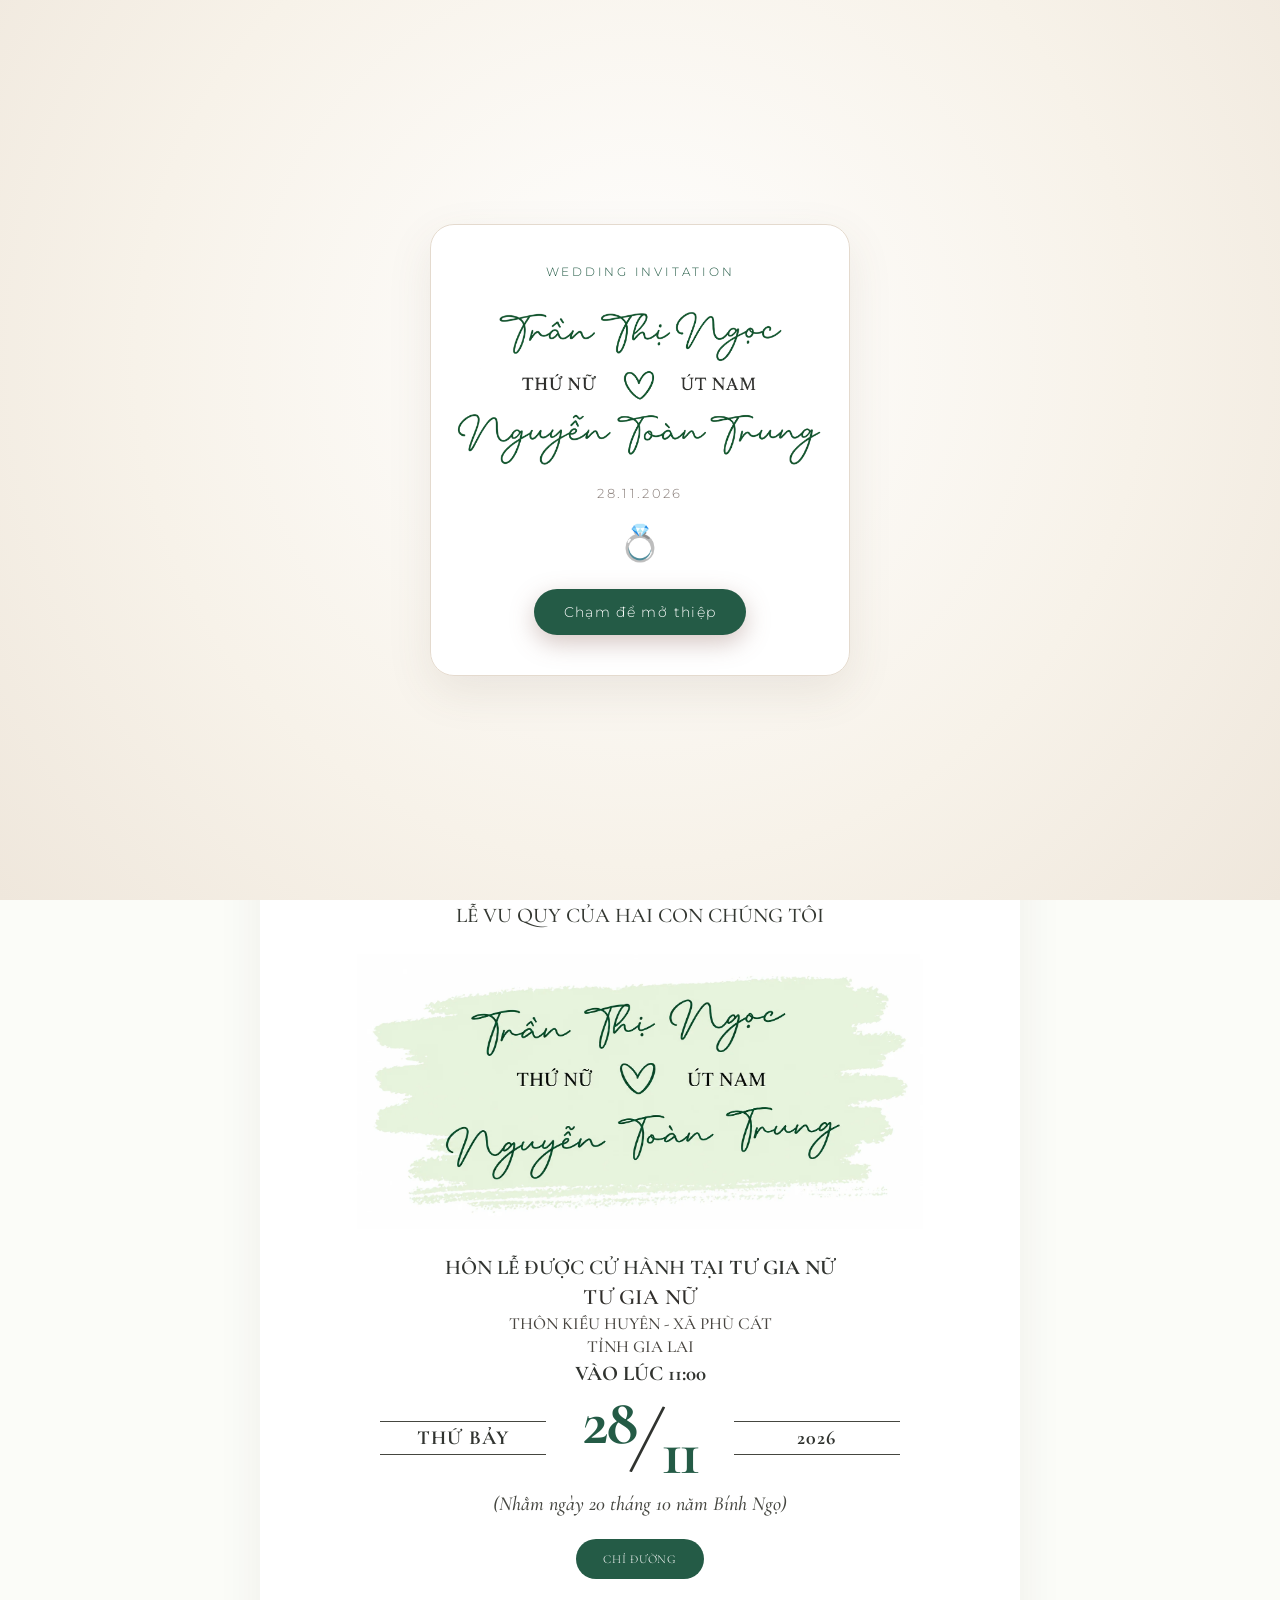
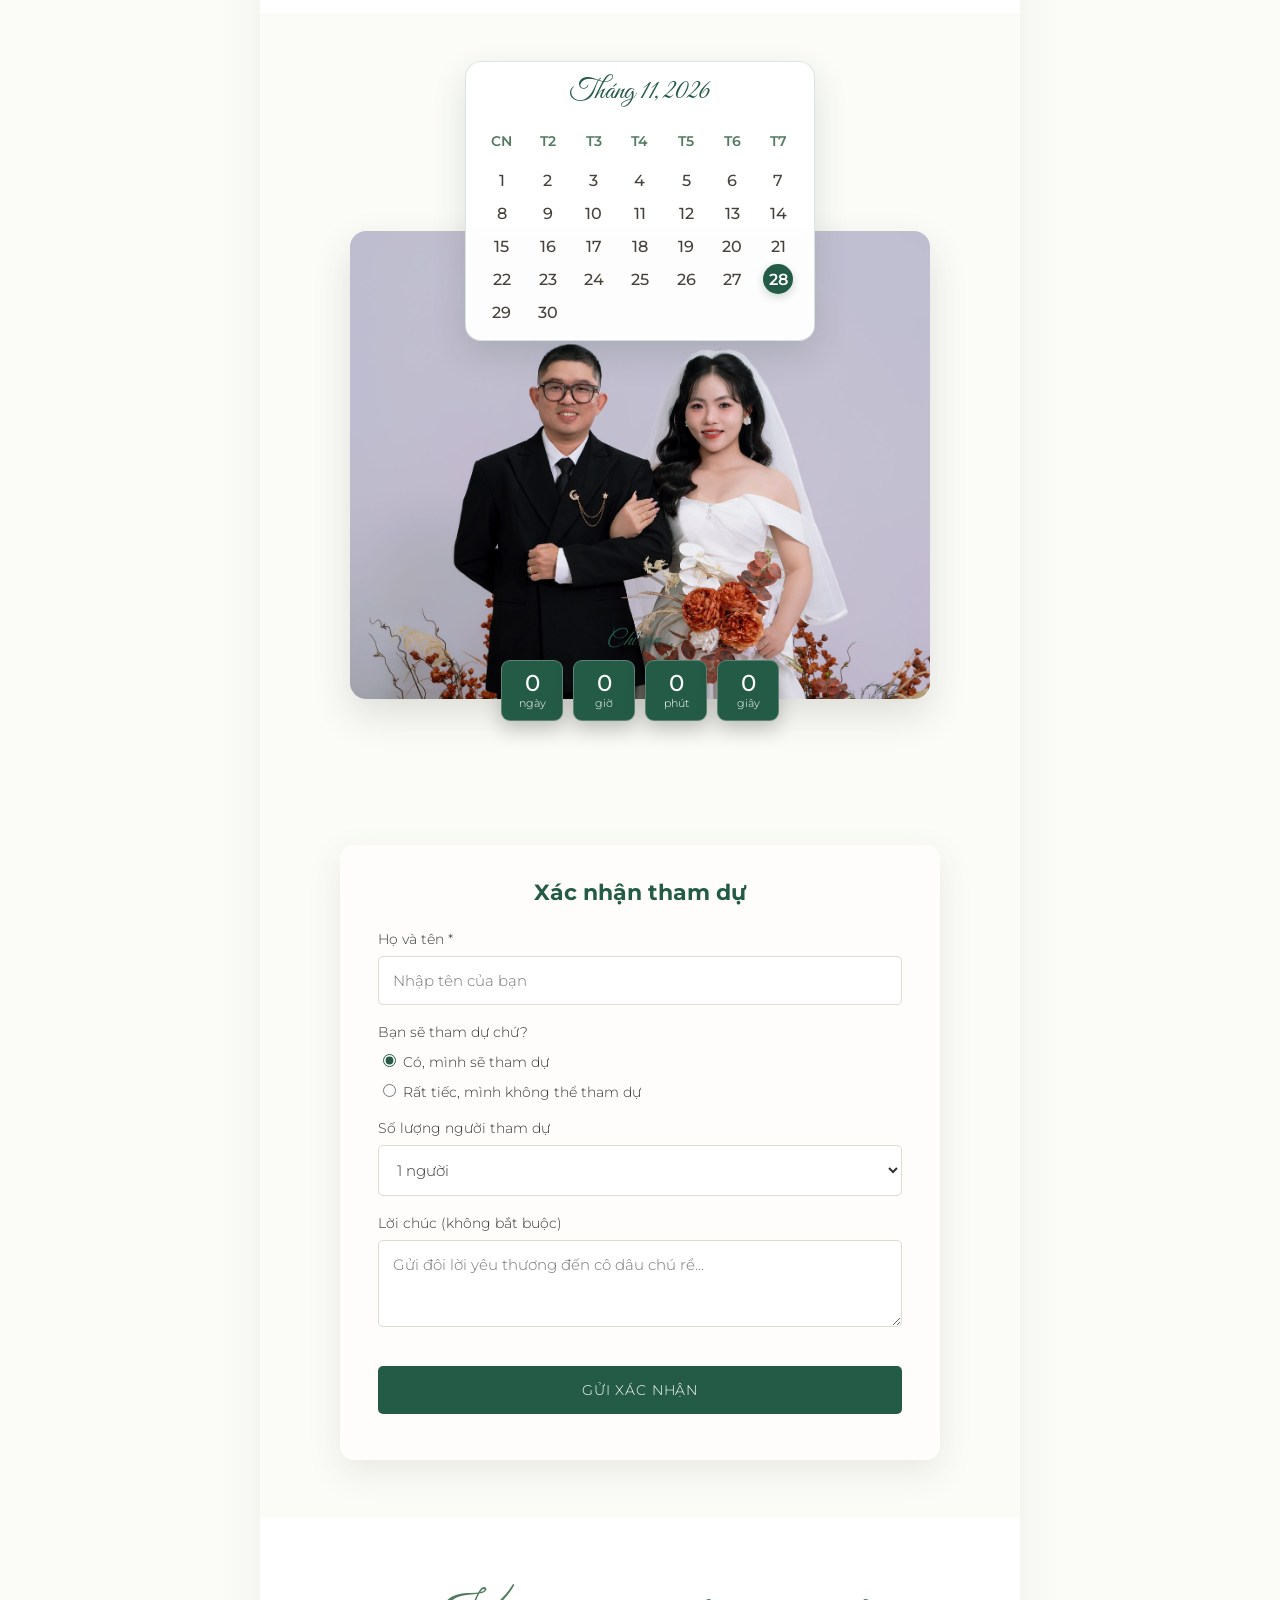
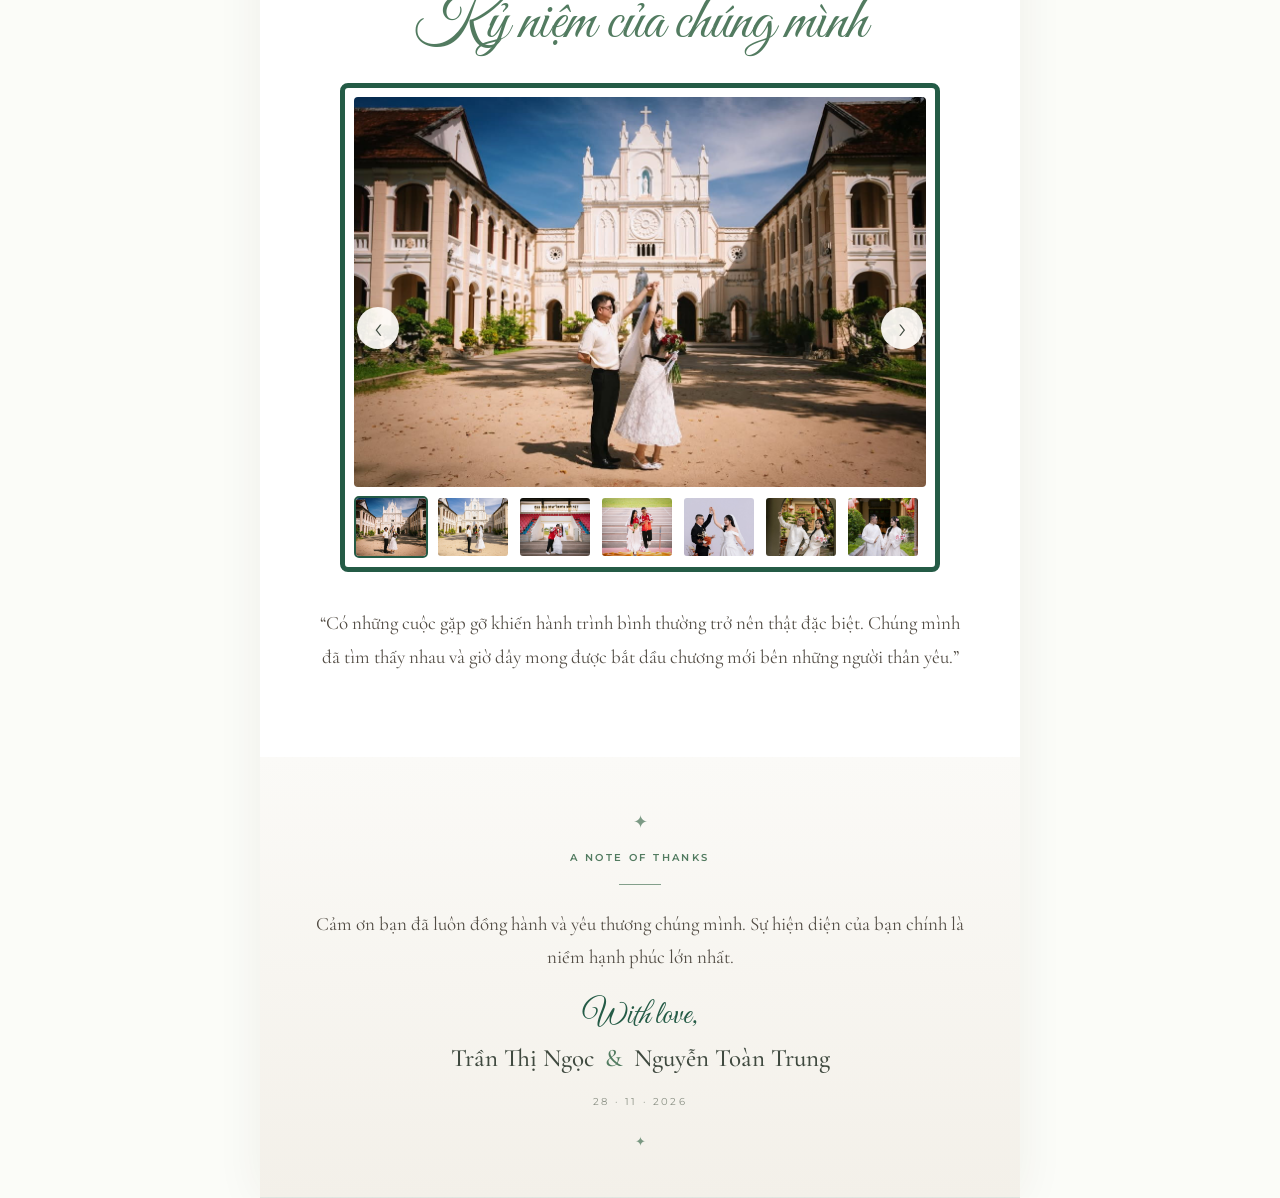
==== commit a3464927: "add gg sheet" ====
--- a/wedding-invitation-github-2/index.html
+++ b/wedding-invitation-github-2/index.html
@@ -10,8 +10,6 @@
   <!-- Google Fonts -->
   <link href="https://fonts.googleapis.com" rel="preconnect"/>
   <link crossorigin="" href="https://fonts.gstatic.com" rel="preconnect"/>
-  <link rel="preconnect" href="https://fonts.googleapis.com">
-  <link rel="preconnect" href="https://fonts.gstatic.com" crossorigin>
   <link href="https://fonts.googleapis.com/css2?family=Cormorant+Garamond:wght@400;500;600&amp;family=Great+Vibes&amp;family=Montserrat:wght@300;400;500;600&amp;display=swap" rel="stylesheet"/>
   <!-- Style CSS -->
   <link href="css/style.css" rel="stylesheet"/>
@@ -24,7 +22,7 @@
      WEDDING INVITATION
     </div>
     <div class="welcome-couple" id="welcomeCouple" style="margin:30px 0px 0px 0px;">
-      <img src="images/couple-names-1.png" alt="N & T">
+      <img src="images/couple-names-1.webp" alt="N & T">
     </div>
     <div class="welcome-date" id="welcomeDate">
      28.11.2026
@@ -85,7 +83,7 @@
       </div>
       <!-- Tấm ảnh cưới trượt lên -->
       <div class="env-card">
-       <img alt="Khoảnh khắc c&ocirc; d&acirc;u ch&uacute; rể" src="images/gallery-1-1.jpg"/>
+       <img alt="Khoảnh khắc c&ocirc; d&acirc;u ch&uacute; rể" src="images/gallery-1-1.jpg" fetchpriority="high" decoding="async"/>
       </div>
       <!-- Nắp phong bì -->
       <div class="env-flap-top">
@@ -340,9 +338,6 @@
      </button>
      <div aria-live="polite" class="form-msg" id="formMsg">
      </div>
-     <p style="font-size:10px;line-height:1.6;color:#999;margin:12px 0 0">
-      Phản hồi &dstrok;ược lưu tạm thời tr&ecirc;n tr&igrave;nh duyệt n&agrave;y trong bản demo.
-     </p>
     </form>
    </section>
    <!-- CHUYỆN TÌNH YÊU
--- a/wedding-invitation-github-2/css/style.css
+++ b/wedding-invitation-github-2/css/style.css
@@ -859,12 +859,13 @@
   justify-content: center;
   padding: 24px;
   text-align: center;
-  transition: opacity 0.55s ease, visibility 0.55s ease;
+  transition: opacity 0.8s ease, visibility 0.8s ease, transform 0.8s ease;
 }
 
 .welcome-overlay.opened {
   opacity: 0;
   visibility: hidden;
+  transform: scale(1.05);
   pointer-events: none;
 }
 
@@ -2045,48 +2046,76 @@
   cursor: pointer;
 }
 
-
-/* ===== Performance and envelope-card refinement ===== */
-/* Keep the wedding photo itself visible without a large white backing card. */
-.env-card {
-  padding: 0 !important;
-  background: transparent !important;
-  border-radius: 0 !important;
-  box-shadow: none !important;
-  overflow: hidden;
-  backface-visibility: hidden;
-  -webkit-backface-visibility: hidden;
-}
-
-.env-card img {
-  display: block;
-  width: 100%;
-  height: 100%;
-  border-radius: 0 !important;
-  object-fit: cover;
-  object-position: center 30%;
-  backface-visibility: hidden;
-  -webkit-backface-visibility: hidden;
-}
-
-/* Avoid animating the whole welcome layer with scale, which can flash its backdrop. */
-.welcome-overlay {
-  transform: none !important;
-  will-change: opacity;
-}
-
-.welcome-overlay.opened {
-  transform: none !important;
-}
-
-/* Promote only the pieces that actually move during the envelope animation. */
-.env-card,
-.env-flap-top,
-.env-seal {
-  transform-style: preserve-3d;
-}
-
-.interactive-envelope {
-  -webkit-transform: translateZ(0);
-  transform: translateZ(0);
-}
+/* Mobile compact layout: reduce vertical travel without changing desktop design. */
+@media (max-width: 480px) {
+  .site > section { padding-top: 42px; padding-bottom: 42px; }
+  .site > .intro { padding: 34px 16px 26px; }
+  .date-label { margin-top: 8px; font-size: 29px; }
+  .rule { margin-top: 12px; margin-bottom: 12px; }
+  .interactive-envelope-wrap {
+    width: min(330px, 88vw);
+    height: 218px;
+    margin-bottom: 0;
+  }
+  .interactive-envelope { height: 210px; }
+  .env-card { height: 188px; }
+  .env-flap-top { height: calc(50% + 2px); }
+  .env-seal { top: 96px; }
+  .interactive-envelope-wrap.opened { margin-top: 92px; }
+  .interactive-envelope-wrap.opened .env-card { transform: translateY(-88px); }
+
+  .invitation { padding: 34px 18px 38px !important; }
+  .invitation-inner { padding-top: 0; padding-bottom: 0; }
+  .invitation-monogram img { max-height: 76px; width: auto; }
+  .family p { line-height: 1.32; }
+
+  .save-the-date-section { padding-top: 42px !important; padding-bottom: 42px !important; margin-top: 28px; }
+  .save-date-container { margin-top: 68px; margin-bottom: 26px; }
+  .save-date-photo-wrap { margin-top: 30px; }
+  .save-date-photo-wrap img { height: clamp(285px, 82vw, 340px); }
+
+  .gallery { padding: 42px 16px !important; }
+  .gallery-main { height: clamp(220px, 62vw, 300px); }
+  .gallery-frame { padding: 6px; border-width: 4px; }
+
+  #rsvp { padding: 36px 16px 42px !important; }
+  #rsvp .form-card { padding: 22px 20px; }
+  #rsvp .field { margin: 12px 0; }
+  #rsvp .field input:not([type=radio]),
+  #rsvp .field select,
+  #rsvp .field textarea { padding: 11px 12px; }
+}
+
+
+/* ===== Final mobile spacing refinement (<=480px) ===== */
+#wedding-fireworks { contain: strict; }
+@media (max-width: 480px) {
+  .hero { padding-top: 28px; padding-bottom: 2px; }
+  .monogram { font-size: 43px; line-height: 1; }
+  .couple-names { margin-top: 8px; line-height: 1; }
+  .site > .intro { padding: 12px 14px 0 !important; }
+  .date-label { margin: 0; font-size: 25px; line-height: 1.05; }
+  .rule { margin: 5px auto 7px; height: 1px; }
+  .interactive-envelope-wrap {
+    width: min(330px, 88vw);
+    height: 194px;
+    margin-top: 0;
+    margin-bottom: 0;
+  }
+  .interactive-envelope { height: 194px; }
+  .env-card { height: 176px; }
+  .env-flap-top { height: 98px; }
+  .env-seal { top: 82px; }
+  /* Giữ khoảng trống dành cho chuyển động của thiệp, không để ảnh đè lên rule. */
+  .interactive-envelope-wrap.opened {
+    height: 132px;
+    margin-top: 46px;
+    margin-bottom: 0;
+  }
+  .interactive-envelope-wrap.opened .env-card { transform: translateY(-76px); }
+  .interactive-envelope-wrap.opened .env-seal { opacity: 0; }
+  .site > .invitation { padding-top: 18px !important; padding-bottom: 28px !important; }
+  .invitation-monogram { margin-bottom: 14px; }
+  .invitation-monogram img { max-height: 62px; }
+  .gallery { padding-top: 32px !important; padding-bottom: 32px !important; }
+}
